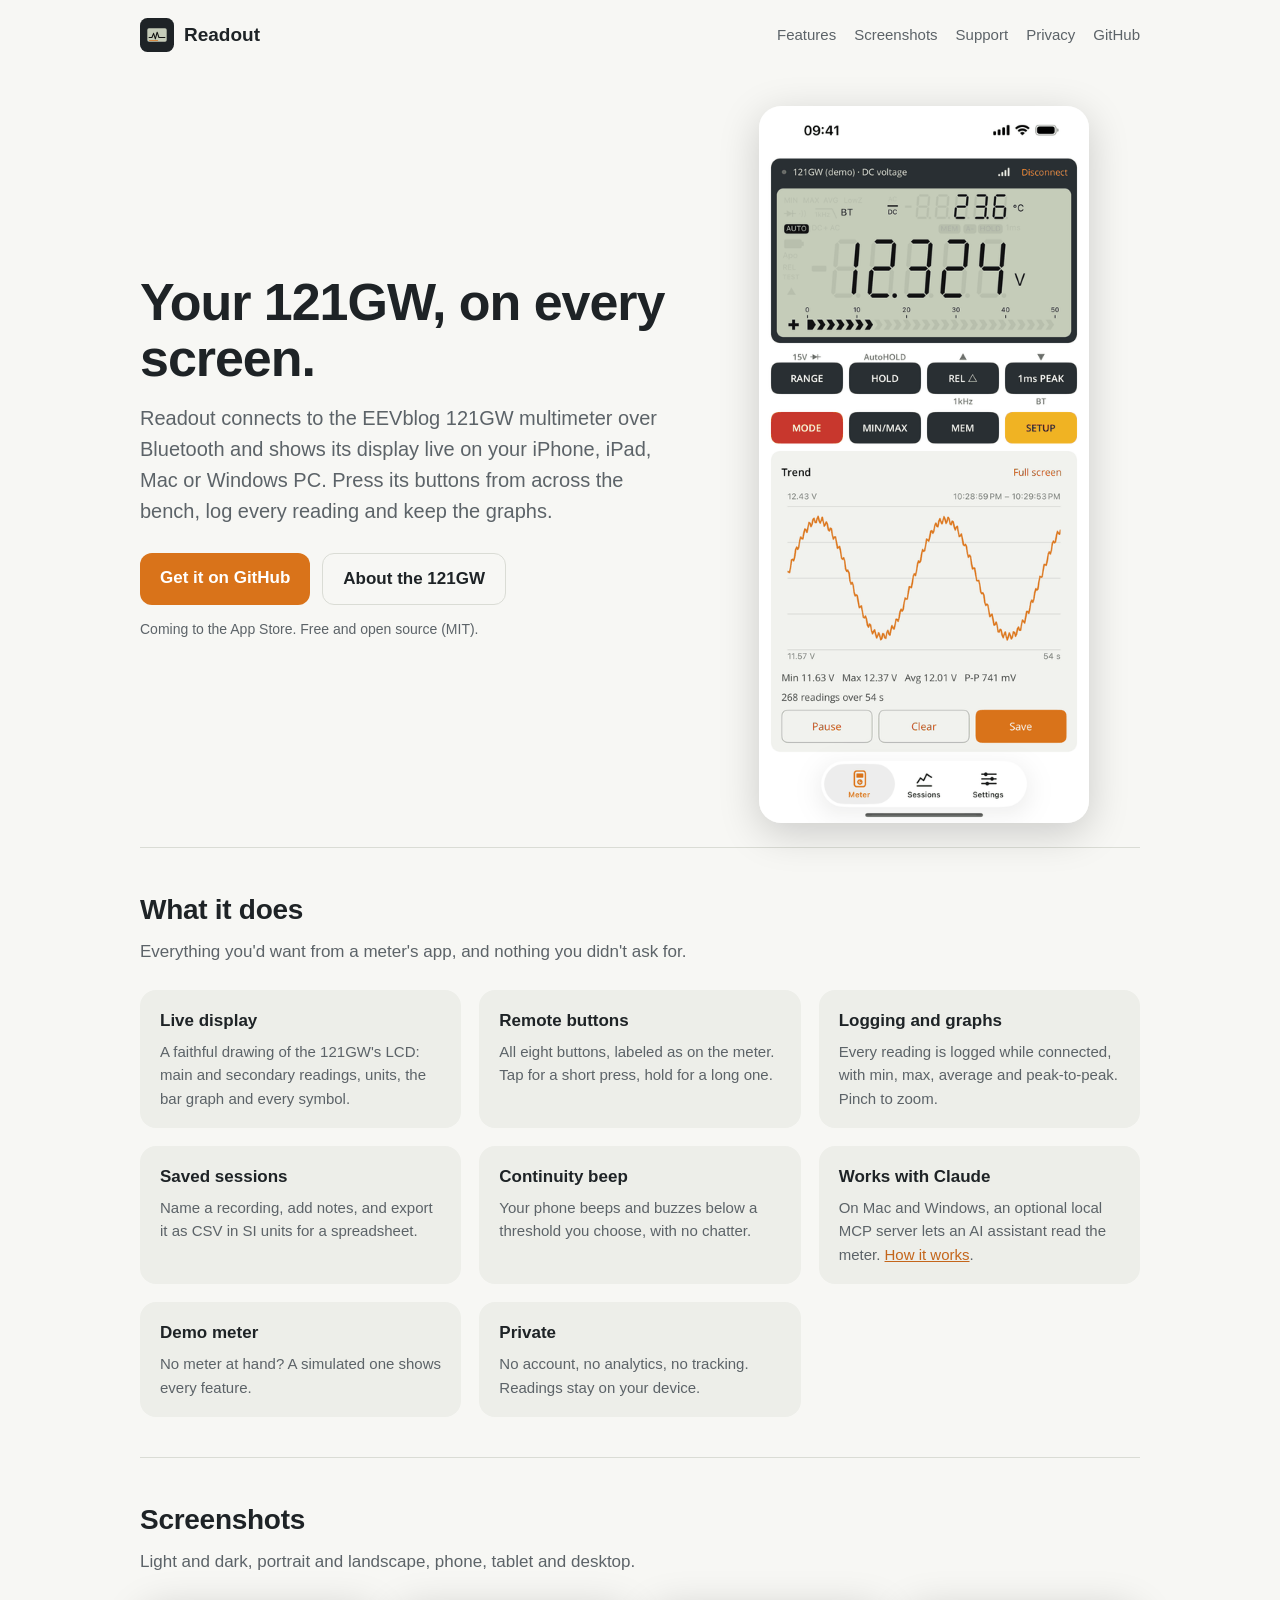
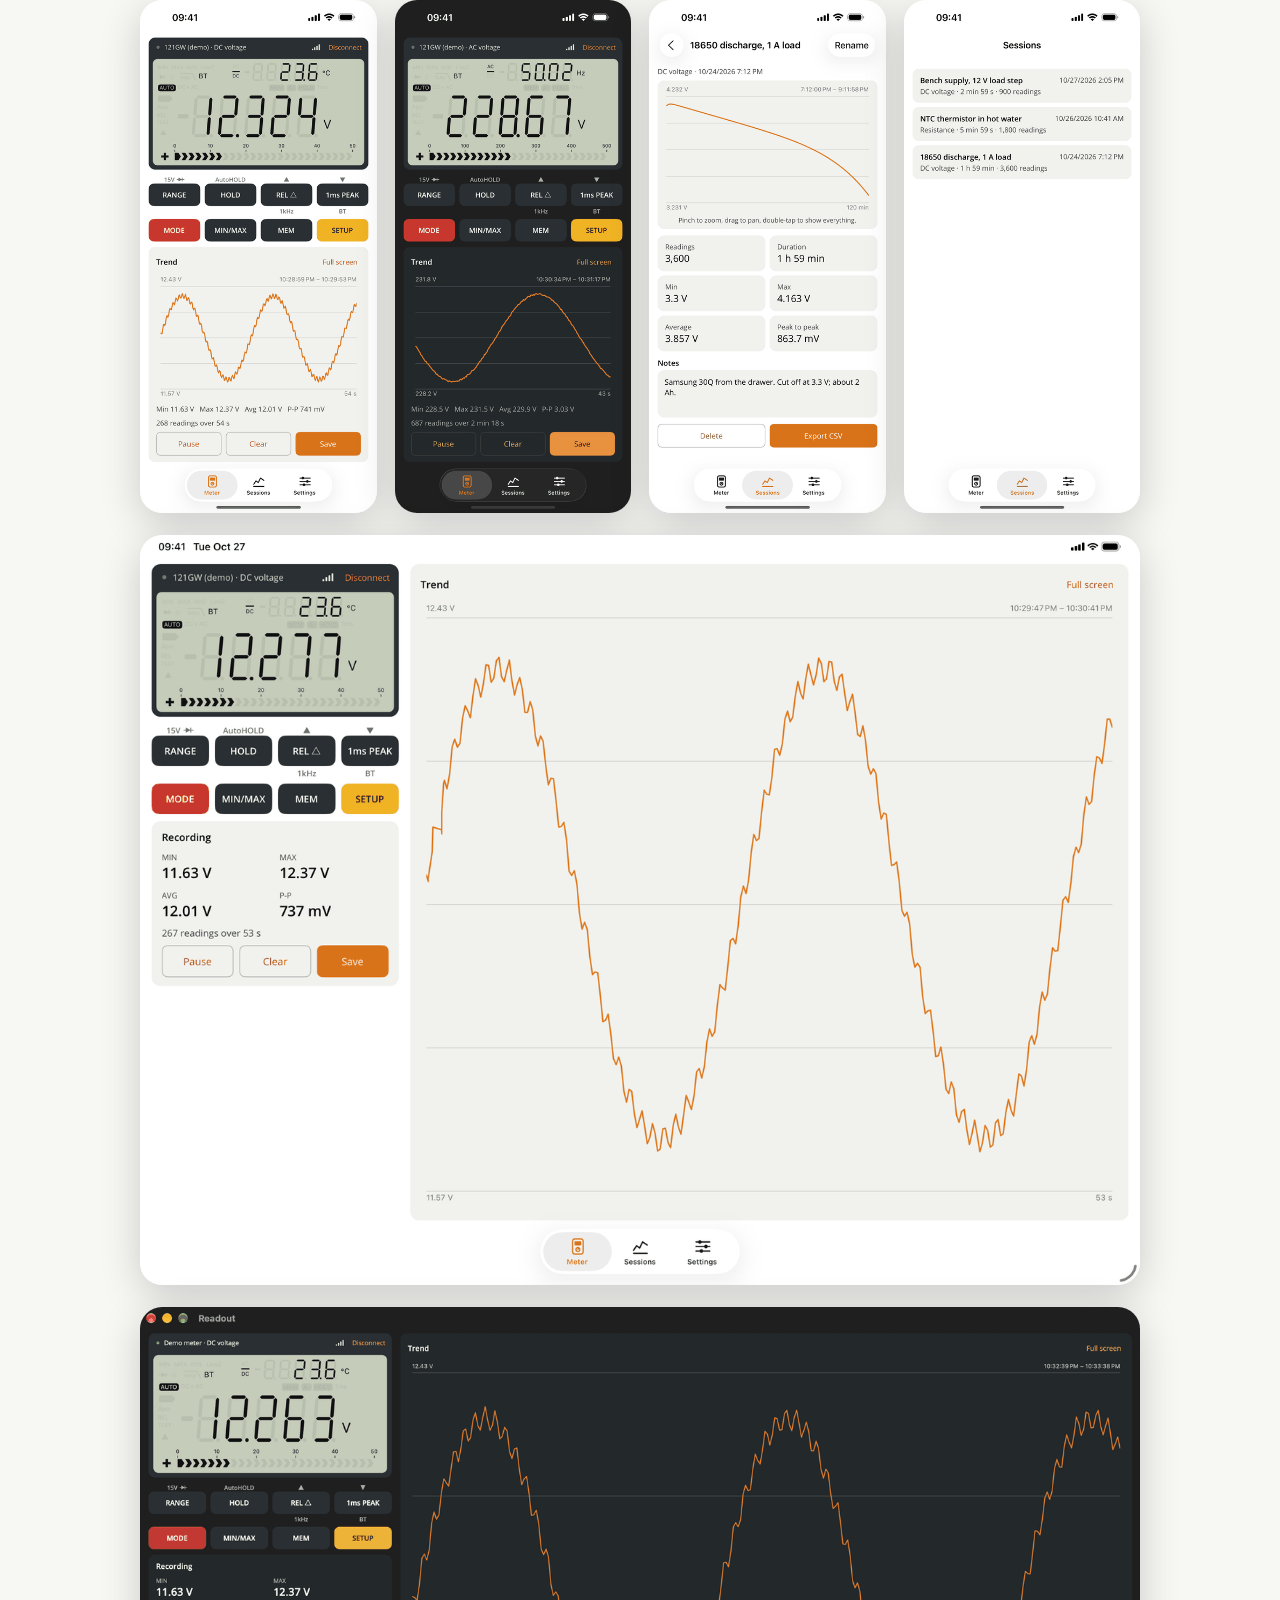
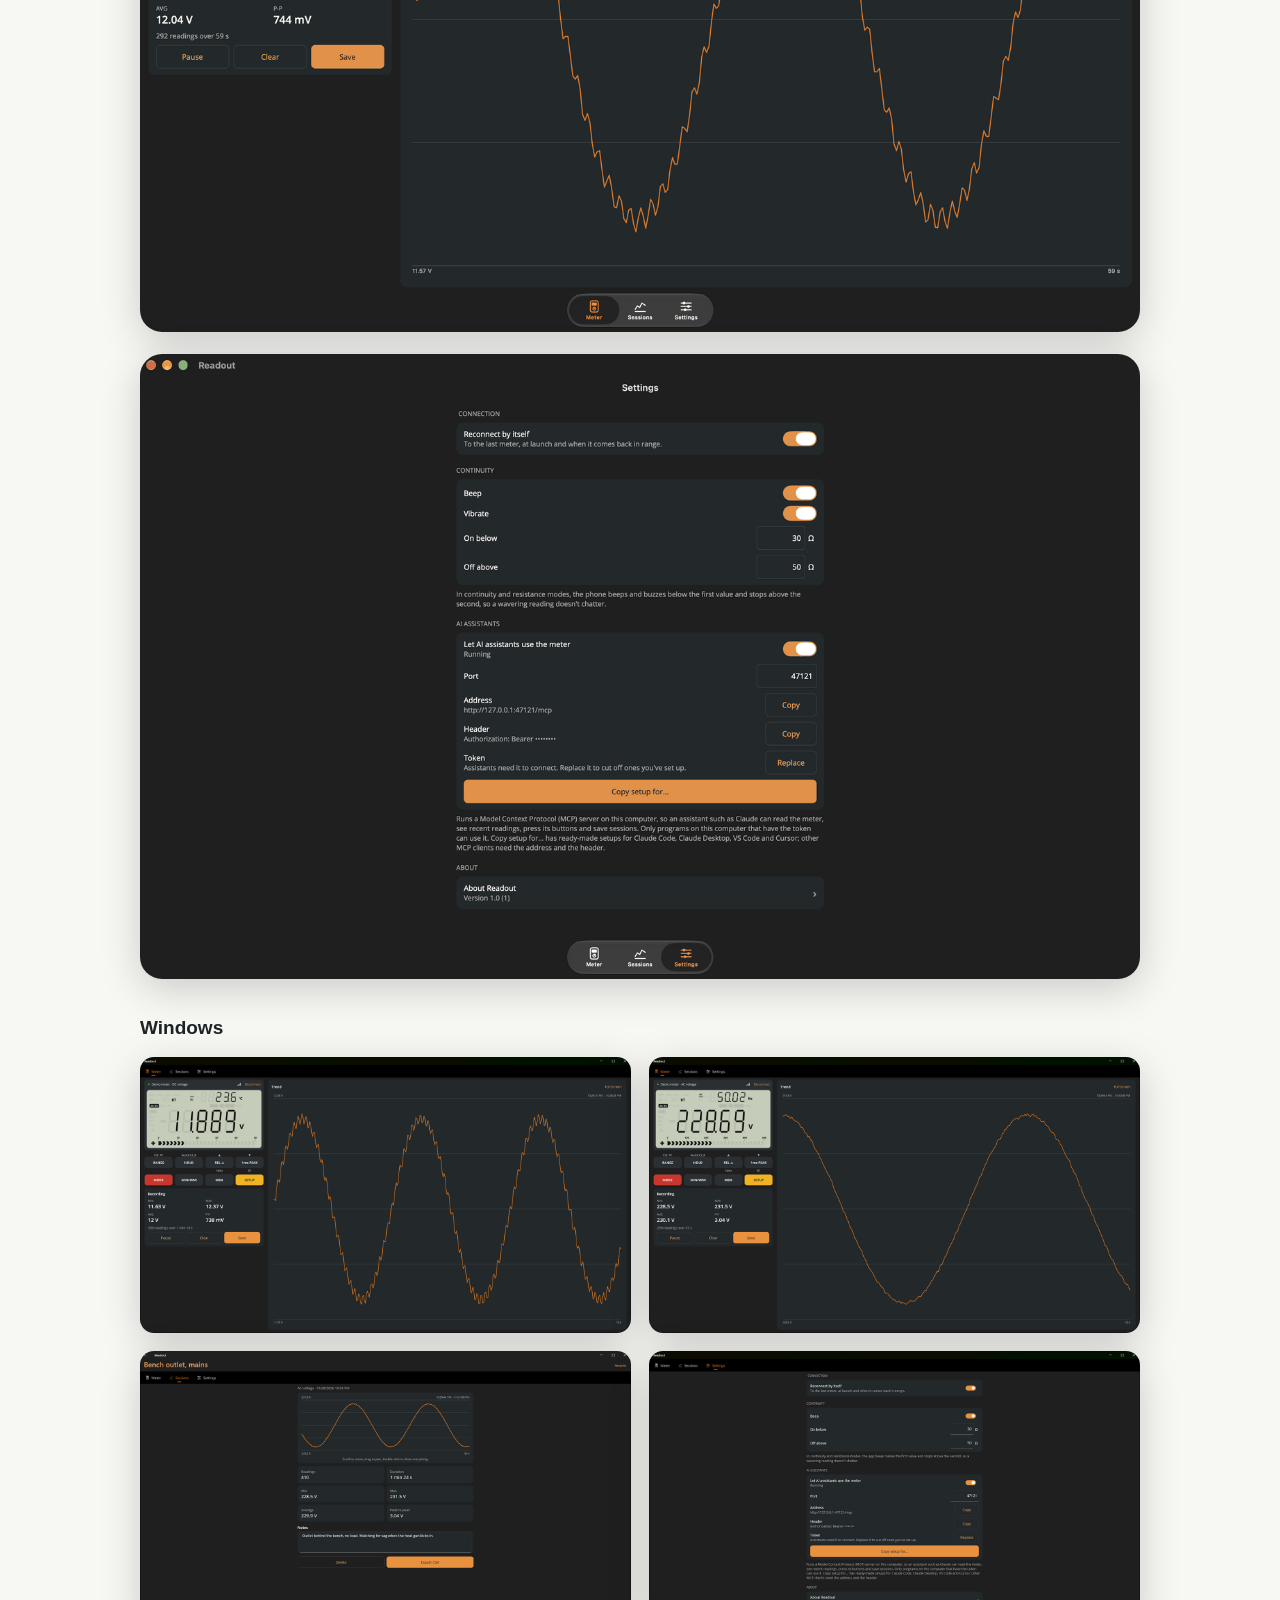
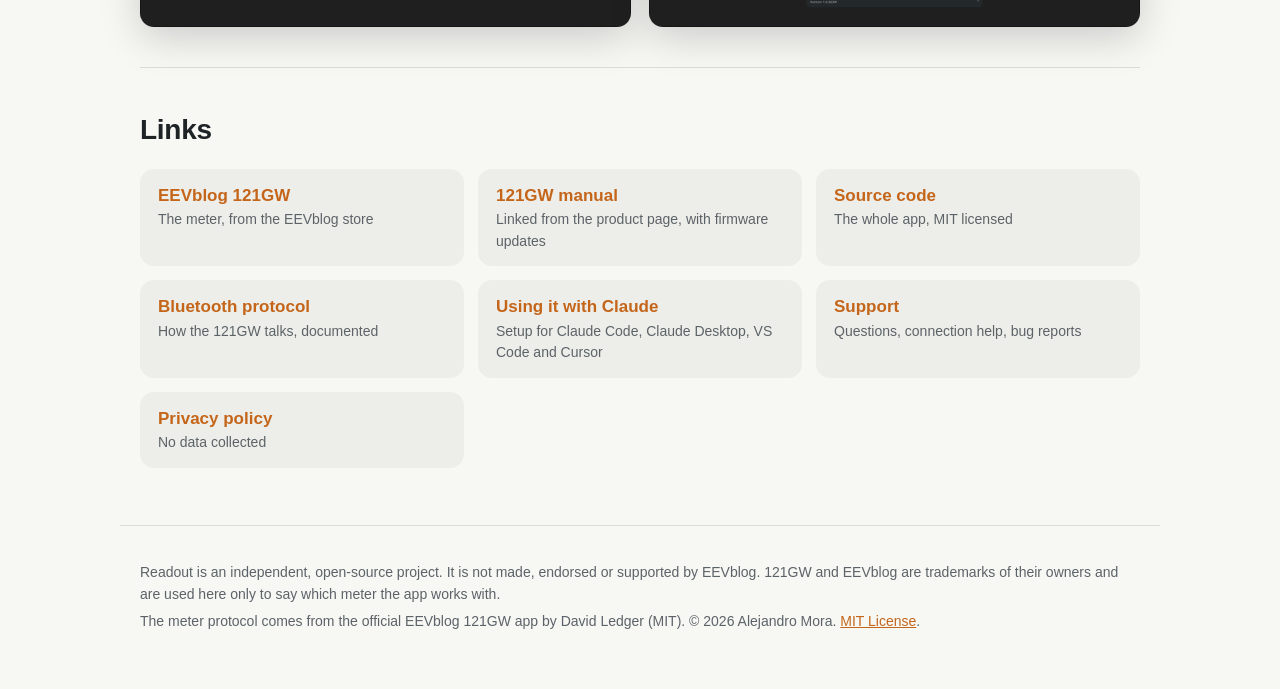
==== docs/index.html @ 74ef0e15 "docs(site): add Windows screenshots Show the four Windows shots on the home page, two per row (one o" ====
<!doctype html>
<html lang="en">
<head>
  <meta charset="utf-8">
  <meta name="viewport" content="width=device-width, initial-scale=1">
  <title>Readout: a companion app for the EEVblog 121GW</title>
  <meta name="description" content="See your EEVblog 121GW multimeter's display live on iPhone, iPad, Mac, Android and Windows. Press its buttons remotely, log readings, save sessions and export CSV.">
  <link rel="icon" href="icon.svg" type="image/svg+xml">
  <link rel="stylesheet" href="style.css">
  <meta property="og:title" content="Readout">
  <meta property="og:description" content="A companion app for the EEVblog 121GW multimeter.">
  <meta property="og:image" content="screenshots/ipad-landscape.png">
</head>
<body>
  <header>
    <nav>
      <a class="brand" href="./"><img src="icon.svg" alt="">Readout</a>
      <div class="links">
        <a href="#features">Features</a>
        <a href="#screenshots">Screenshots</a>
        <a href="support.html">Support</a>
        <a href="privacy.html">Privacy</a>
        <a href="https://github.com/amd989/readout">GitHub</a>
      </div>
    </nav>
  </header>

  <main>
    <div class="hero">
      <div>
        <h1>Your 121GW, on every screen.</h1>
        <p class="lead">Readout connects to the EEVblog 121GW multimeter over Bluetooth and shows its
          display live on your iPhone, iPad, Mac or Windows PC. Press its buttons from across the bench, log every
          reading and keep the graphs.</p>
        <div class="cta">
          <a class="button primary" href="https://github.com/amd989/readout">Get it on GitHub</a>
          <a class="button secondary" href="https://www.eevblog.com/product/121gw/">About the 121GW</a>
        </div>
        <p class="note">Coming to the App Store. Free and open source (MIT).</p>
      </div>
      <img class="shot phone" src="screenshots/iphone-meter.png" width="440" height="956"
           alt="Readout on an iPhone: the 121GW's LCD reading 12.324 V, the meter's buttons, and a live graph of the readings">
    </div>

    <section id="features">
      <h2>What it does</h2>
      <p>Everything you'd want from a meter's app, and nothing you didn't ask for.</p>
      <div class="features">
        <div class="feature"><h3>Live display</h3><p>A faithful drawing of the 121GW's LCD: main and secondary readings, units, the bar graph and every symbol.</p></div>
        <div class="feature"><h3>Remote buttons</h3><p>All eight buttons, labeled as on the meter. Tap for a short press, hold for a long one.</p></div>
        <div class="feature"><h3>Logging and graphs</h3><p>Every reading is logged while connected, with min, max, average and peak-to-peak. Pinch to zoom.</p></div>
        <div class="feature"><h3>Saved sessions</h3><p>Name a recording, add notes, and export it as CSV in SI units for a spreadsheet.</p></div>
        <div class="feature"><h3>Continuity beep</h3><p>Your phone beeps and buzzes below a threshold you choose, with no chatter.</p></div>
        <div class="feature"><h3>Works with Claude</h3><p>On Mac and Windows, an optional local MCP server lets an AI assistant read the meter. <a href="https://github.com/amd989/readout/blob/main/docs/MCP.md">How it works</a>.</p></div>
        <div class="feature"><h3>Demo meter</h3><p>No meter at hand? A simulated one shows every feature.</p></div>
        <div class="feature"><h3>Private</h3><p>No account, no analytics, no tracking. Readings stay on your device.</p></div>
      </div>
    </section>

    <section id="screenshots">
      <h2>Screenshots</h2>
      <p>Light and dark, portrait and landscape, phone, tablet and desktop.</p>
      <div class="gallery">
        <img class="shot" src="screenshots/iphone-meter.png" width="440" height="956" alt="Live DC voltage reading with a graph">
        <img class="shot" src="screenshots/iphone-ac-dark.png" width="440" height="956" alt="AC voltage and frequency in dark mode">
        <img class="shot" src="screenshots/iphone-session.png" width="440" height="956" alt="A saved battery discharge session with its graph and statistics">
        <img class="shot" src="screenshots/iphone-sessions.png" width="440" height="956" alt="The list of saved sessions">
      </div>
      <div class="wide" style="margin-top:22px">
        <img class="shot" src="screenshots/ipad-landscape.png" width="1376" height="1032" alt="iPad in landscape: the meter in a side column and a large graph">
        <img class="shot" src="screenshots/mac-meter.png" width="1440" height="900" alt="The Mac app with the meter and a wide graph">
        <img class="shot" src="screenshots/mac-ai-assistants.png" width="1440" height="900" alt="Mac settings for letting AI assistants use the meter">
      </div>
      <h3 class="platform">Windows</h3>
      <div class="wide pair">
        <img class="shot" src="screenshots/windows-meter.png" width="1440" height="810" alt="The Windows app with the meter, its buttons and a wide graph">
        <img class="shot" src="screenshots/windows-ac.png" width="1440" height="810" alt="AC voltage and frequency on Windows">
        <img class="shot" src="screenshots/windows-session.png" width="1440" height="810" alt="A saved session on Windows with its graph, statistics and notes">
        <img class="shot" src="screenshots/windows-ai-assistants.png" width="1440" height="810" alt="Windows settings for letting AI assistants use the meter">
      </div>
    </section>

    <section id="links">
      <h2>Links</h2>
      <ul class="links-list">
        <li><a href="https://www.eevblog.com/product/121gw/">EEVblog 121GW</a><span>The meter, from the EEVblog store</span></li>
        <li><a href="https://www.eevblog.com/product/121gw/">121GW manual</a><span>Linked from the product page, with firmware updates</span></li>
        <li><a href="https://github.com/amd989/readout">Source code</a><span>The whole app, MIT licensed</span></li>
        <li><a href="https://github.com/amd989/readout/blob/main/docs/PROTOCOL.md">Bluetooth protocol</a><span>How the 121GW talks, documented</span></li>
        <li><a href="https://github.com/amd989/readout/blob/main/docs/MCP.md">Using it with Claude</a><span>Setup for Claude Code, Claude Desktop, VS Code and Cursor</span></li>
        <li><a href="support.html">Support</a><span>Questions, connection help, bug reports</span></li>
        <li><a href="privacy.html">Privacy policy</a><span>No data collected</span></li>
      </ul>
    </section>
  </main>

  <footer>
    <p>Readout is an independent, open-source project. It is not made, endorsed or supported by EEVblog.
      121GW and EEVblog are trademarks of their owners and are used here only to say which meter the app works with.</p>
    <p>The meter protocol comes from the official EEVblog 121GW app by David Ledger (MIT).
      © 2026 Alejandro Mora. <a href="https://github.com/amd989/readout/blob/main/LICENSE">MIT License</a>.</p>
  </footer>
</body>
</html>
---- docs/style.css ----
:root {
  --bg: #F7F7F4;
  --surface: #EDEEE9;
  --text: #1E2326;
  --muted: #5C6368;
  --accent: #C4651A;
  --accent-strong: #D9731A;
  --line: #DADCD5;
  color-scheme: light dark;
}
@media (prefers-color-scheme: dark) {
  :root:not([data-theme="light"]) {
    --bg: #15191B;
    --surface: #1F2427;
    --text: #E8EAE6;
    --muted: #A9B0B5;
    --accent: #E8913F;
    --accent-strong: #E8913F;
    --line: #2E3438;
  }
}
* { box-sizing: border-box; }
body {
  margin: 0;
  background: var(--bg);
  color: var(--text);
  font: 17px/1.55 -apple-system, BlinkMacSystemFont, "Segoe UI", Roboto, "Helvetica Neue", Arial, sans-serif;
}
a { color: var(--accent); }
main, header, footer { max-width: 1040px; margin: 0 auto; padding: 0 20px; }
nav { display: flex; align-items: center; gap: 20px; padding: 18px 0; }
nav .brand { display: flex; align-items: center; gap: 10px; font-weight: 650; color: var(--text); text-decoration: none; font-size: 19px; }
nav .brand img { width: 34px; height: 34px; }
nav .links { margin-left: auto; display: flex; gap: 18px; flex-wrap: wrap; }
nav .links a { color: var(--muted); text-decoration: none; font-size: 15px; }
nav .links a:hover { color: var(--text); }

.hero { display: grid; grid-template-columns: 1.1fr 0.9fr; gap: 40px; align-items: center; padding: 36px 0 24px; }
.hero h1 { font-size: clamp(34px, 5vw, 52px); line-height: 1.08; margin: 0 0 16px; letter-spacing: -0.02em; }
.hero p.lead { font-size: 20px; color: var(--muted); margin: 0 0 26px; }
.hero .phone { justify-self: center; width: min(330px, 80vw); }
.cta { display: flex; gap: 12px; flex-wrap: wrap; }
.button { display: inline-block; padding: 12px 20px; border-radius: 12px; text-decoration: none; font-weight: 600; }
.button.primary { background: var(--accent-strong); color: #fff; }
.button.secondary { border: 1px solid var(--line); color: var(--text); }
.note { color: var(--muted); font-size: 14px; margin-top: 14px; }

img.shot { width: 100%; height: auto; display: block; border-radius: 22px; box-shadow: 0 10px 40px rgba(0,0,0,.18); }

section { padding: 40px 0; border-top: 1px solid var(--line); }
section h2 { font-size: 28px; margin: 0 0 8px; letter-spacing: -0.01em; }
section > p { color: var(--muted); margin: 0 0 24px; max-width: 680px; }

.features { display: grid; grid-template-columns: repeat(auto-fit, minmax(240px, 1fr)); gap: 18px; }
.feature { background: var(--surface); border-radius: 16px; padding: 18px 20px; }
.feature h3 { margin: 0 0 6px; font-size: 17px; }
.feature p { margin: 0; color: var(--muted); font-size: 15px; }

.gallery { display: grid; grid-template-columns: repeat(4, 1fr); gap: 18px; align-items: start; }
.wide { display: grid; grid-template-columns: 1fr; gap: 22px; }
.wide.pair { grid-template-columns: repeat(2, 1fr); gap: 18px; }
.pair img.shot { border-radius: 14px; }
.platform { margin: 34px 0 14px; font-size: 19px; }

.links-list { display: grid; grid-template-columns: repeat(auto-fit, minmax(260px, 1fr)); gap: 14px; padding: 0; list-style: none; }
.links-list li { background: var(--surface); border-radius: 14px; padding: 14px 18px; }
.links-list a { font-weight: 600; text-decoration: none; }
.links-list span { display: block; color: var(--muted); font-size: 14px; }

article { max-width: 720px; margin: 0 auto; padding: 10px 20px 40px; }
article h1 { font-size: 36px; margin: 20px 0 6px; }
article h2 { font-size: 22px; margin-top: 30px; }
article .updated { color: var(--muted); margin-top: 0; }
article li { margin: 6px 0; }
code { background: var(--surface); padding: 1px 6px; border-radius: 6px; font-size: 0.92em; }

footer { color: var(--muted); font-size: 14px; padding: 30px 20px 50px; border-top: 1px solid var(--line); }
footer p { margin: 6px 0; }

@media (max-width: 760px) {
  .hero { grid-template-columns: 1fr; text-align: left; }
  .hero .phone { width: min(300px, 78vw); }
  .gallery { grid-template-columns: repeat(2, 1fr); }
  .wide.pair { grid-template-columns: 1fr; }
  nav .links { gap: 12px; }
}
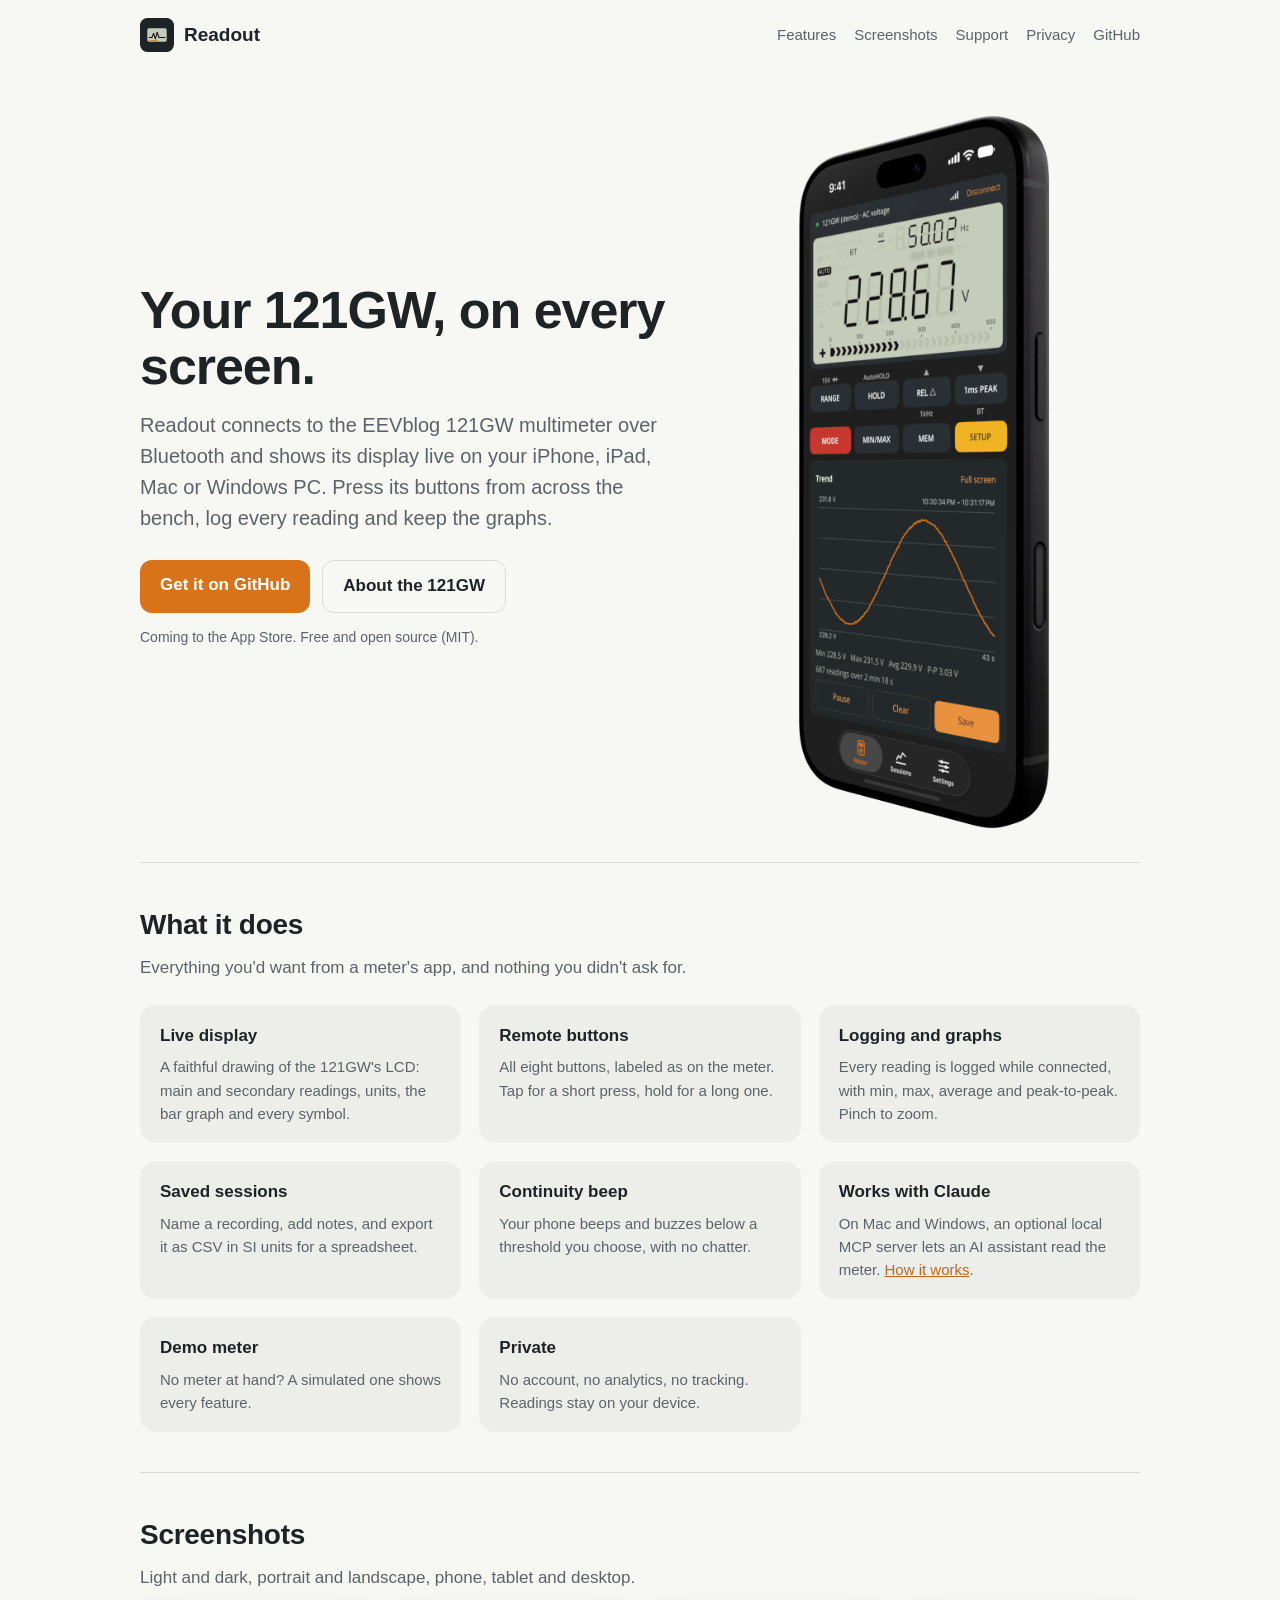
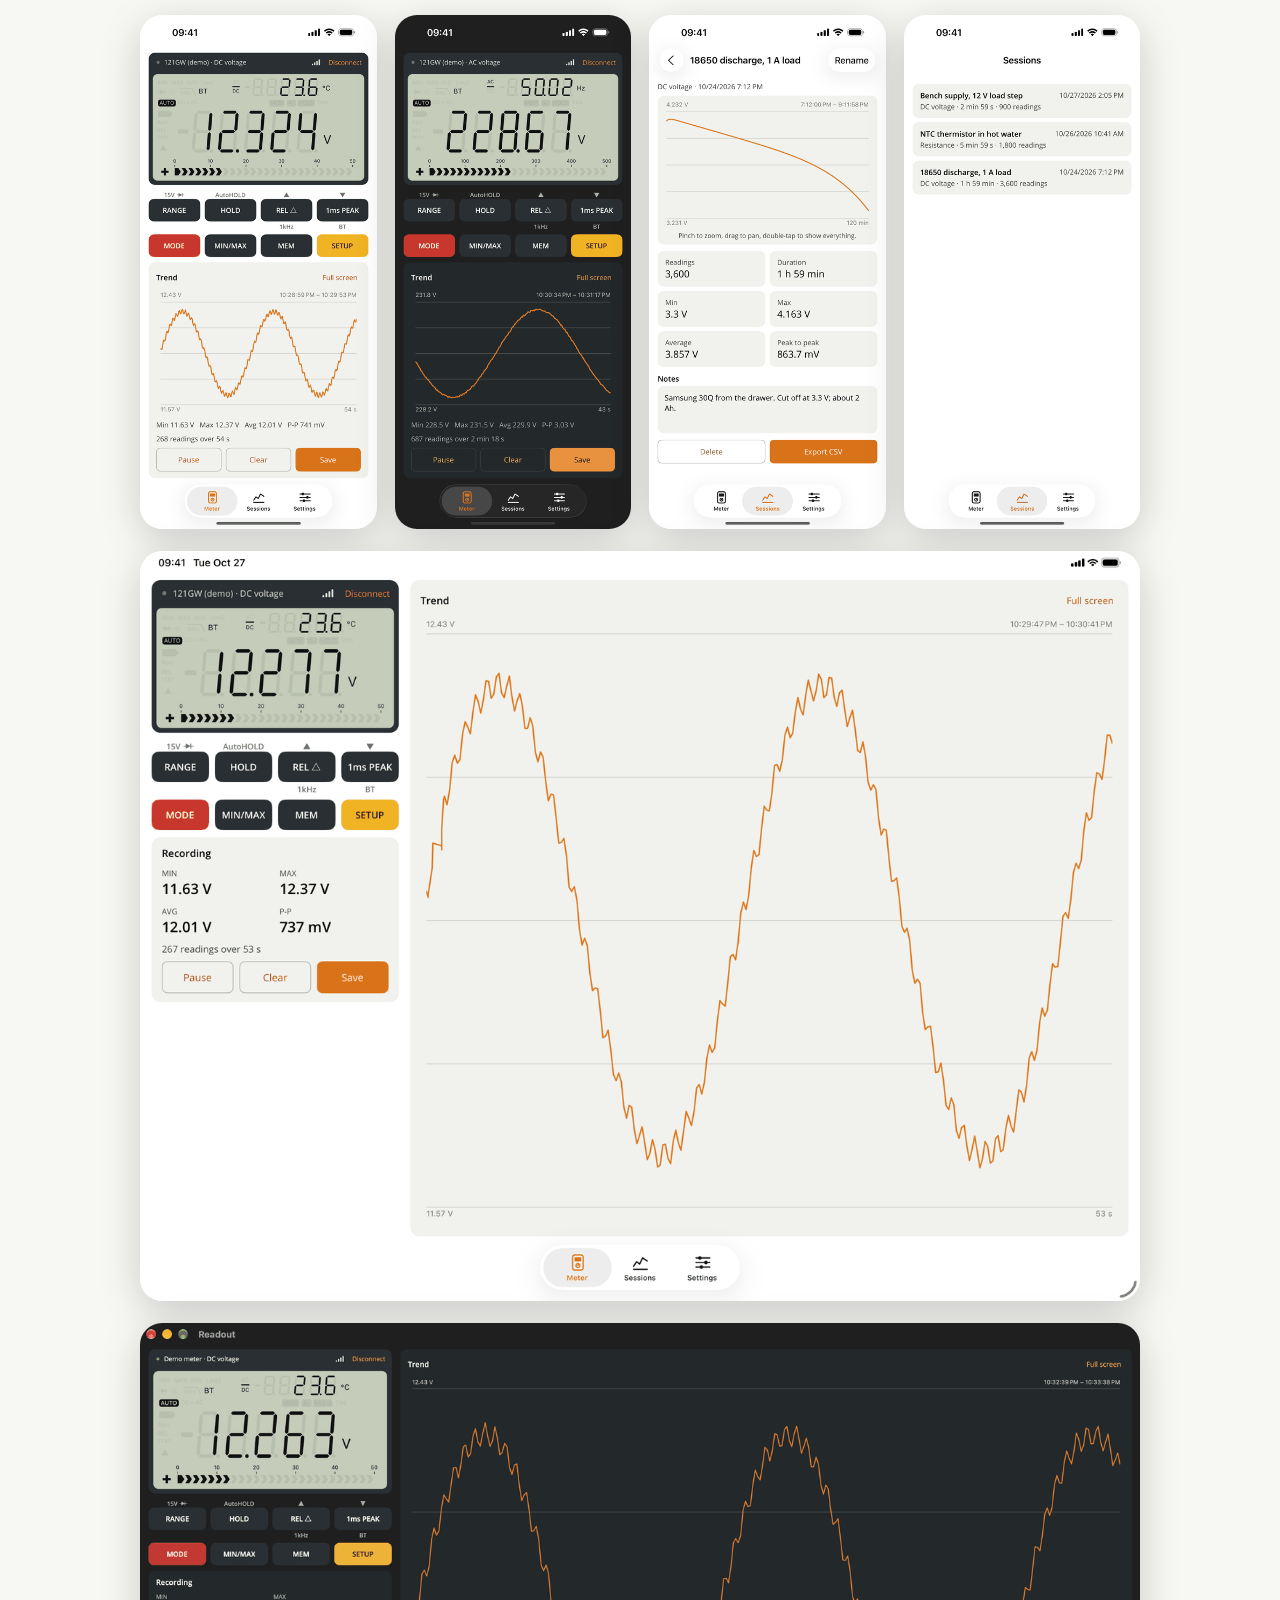
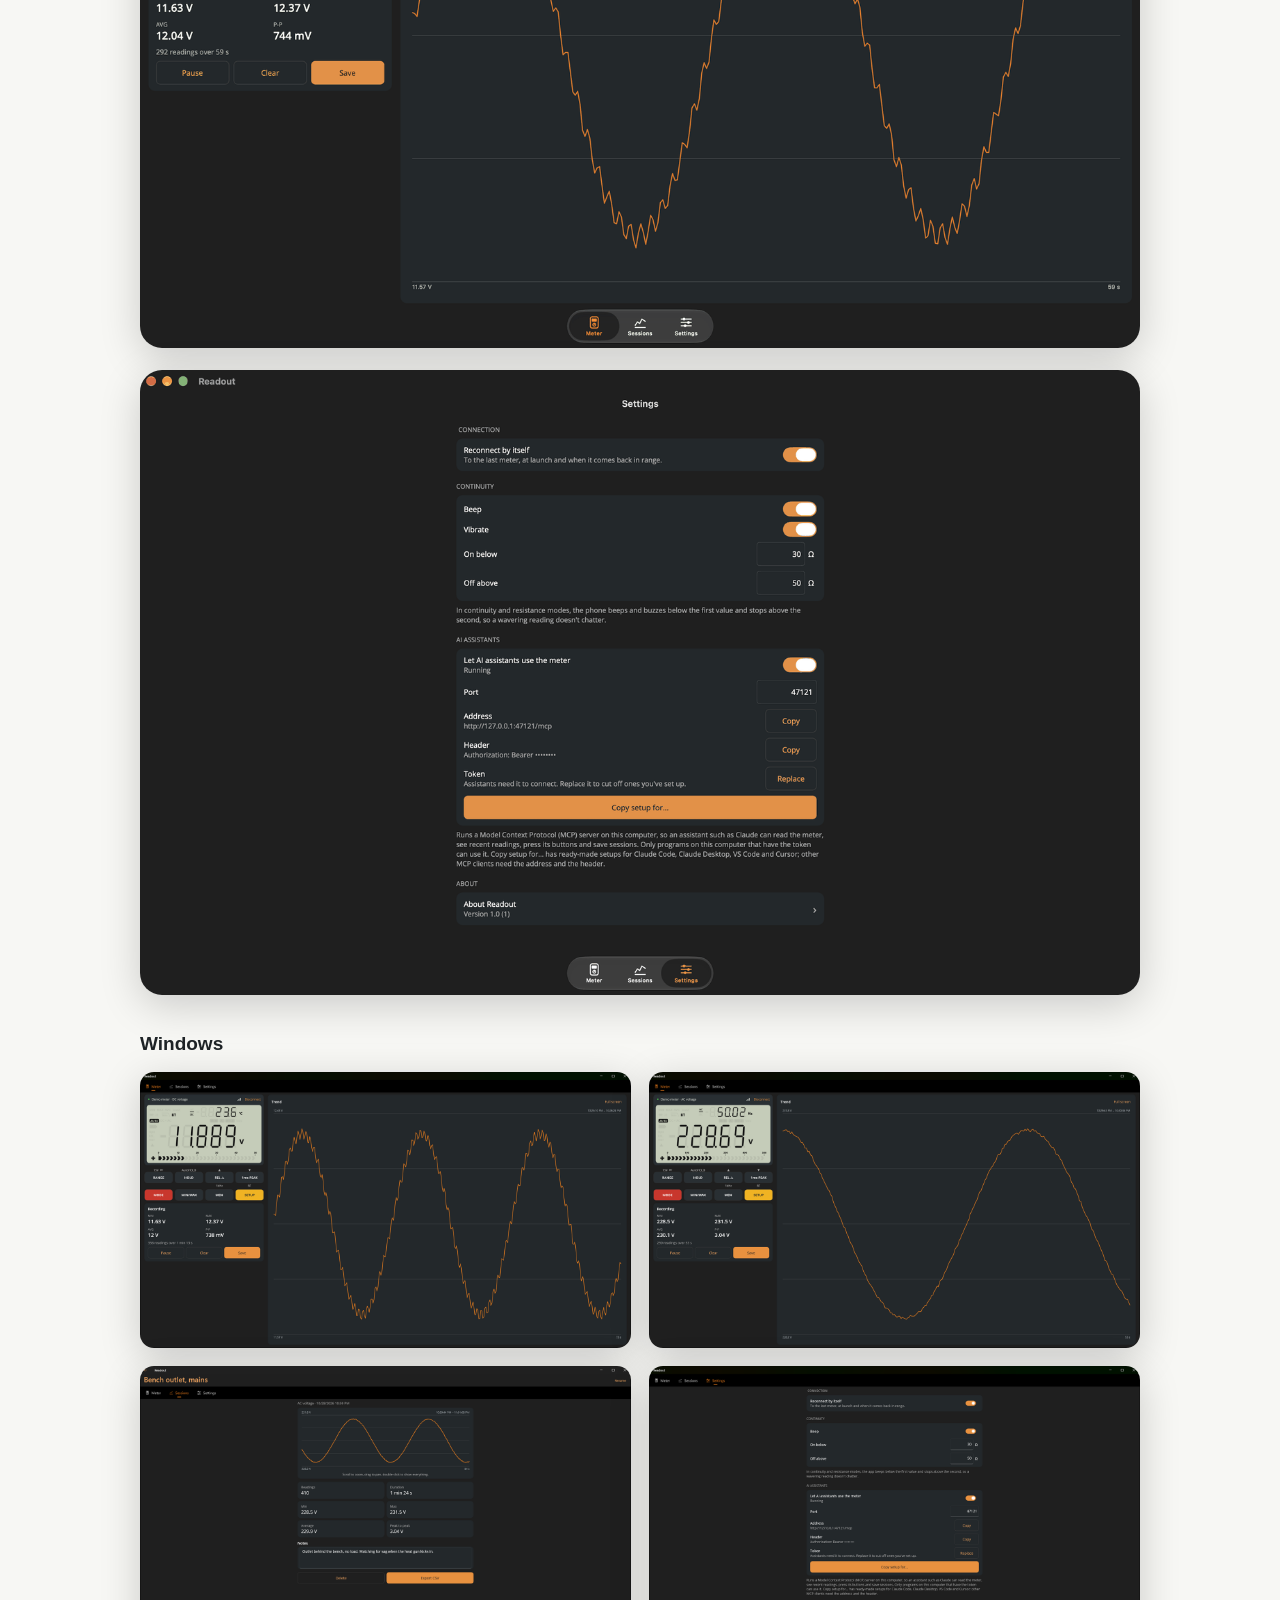
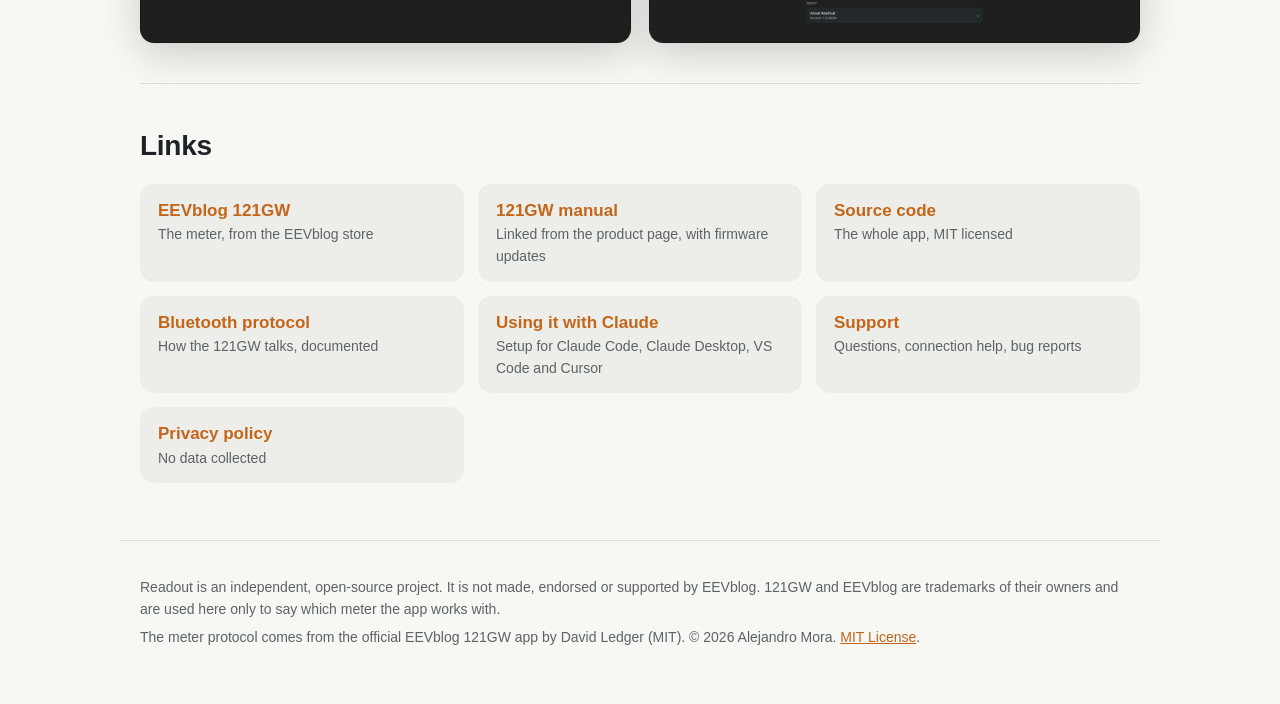
==== commit 6dcad84d: "docs(site): use the iPhone mockup as the main image The mockup is trimmed to the phone, has no frame" ====
--- a/docs/index.html
+++ b/docs/index.html
@@ -38,8 +38,8 @@
         </div>
         <p class="note">Coming to the App Store. Free and open source (MIT).</p>
       </div>
-      <img class="shot phone" src="screenshots/iphone-meter.png" width="440" height="956"
-           alt="Readout on an iPhone: the 121GW's LCD reading 12.324 V, the meter's buttons, and a live graph of the readings">
+      <img class="mockup phone" src="screenshots/iphone-mockup.png" width="654" height="1774"
+           alt="Readout on an iPhone: the 121GW's LCD reading 228.67 V AC at 50.02 Hz, the meter's buttons, and a live graph of the readings">
     </div>
 
     <section id="features">
--- a/docs/style.css
+++ b/docs/style.css
@@ -39,12 +39,14 @@
 .hero h1 { font-size: clamp(34px, 5vw, 52px); line-height: 1.08; margin: 0 0 16px; letter-spacing: -0.02em; }
 .hero p.lead { font-size: 20px; color: var(--muted); margin: 0 0 26px; }
 .hero .phone { justify-self: center; width: min(330px, 80vw); }
+.hero .mockup { width: min(270px, 66vw); }
 .cta { display: flex; gap: 12px; flex-wrap: wrap; }
 .button { display: inline-block; padding: 12px 20px; border-radius: 12px; text-decoration: none; font-weight: 600; }
 .button.primary { background: var(--accent-strong); color: #fff; }
 .button.secondary { border: 1px solid var(--line); color: var(--text); }
 .note { color: var(--muted); font-size: 14px; margin-top: 14px; }
 
+img.mockup { height: auto; display: block; }
 img.shot { width: 100%; height: auto; display: block; border-radius: 22px; box-shadow: 0 10px 40px rgba(0,0,0,.18); }
 
 section { padding: 40px 0; border-top: 1px solid var(--line); }
@@ -80,6 +82,7 @@
 @media (max-width: 760px) {
   .hero { grid-template-columns: 1fr; text-align: left; }
   .hero .phone { width: min(300px, 78vw); }
+  .hero .mockup { width: min(240px, 62vw); }
   .gallery { grid-template-columns: repeat(2, 1fr); }
   .wide.pair { grid-template-columns: 1fr; }
   nav .links { gap: 12px; }
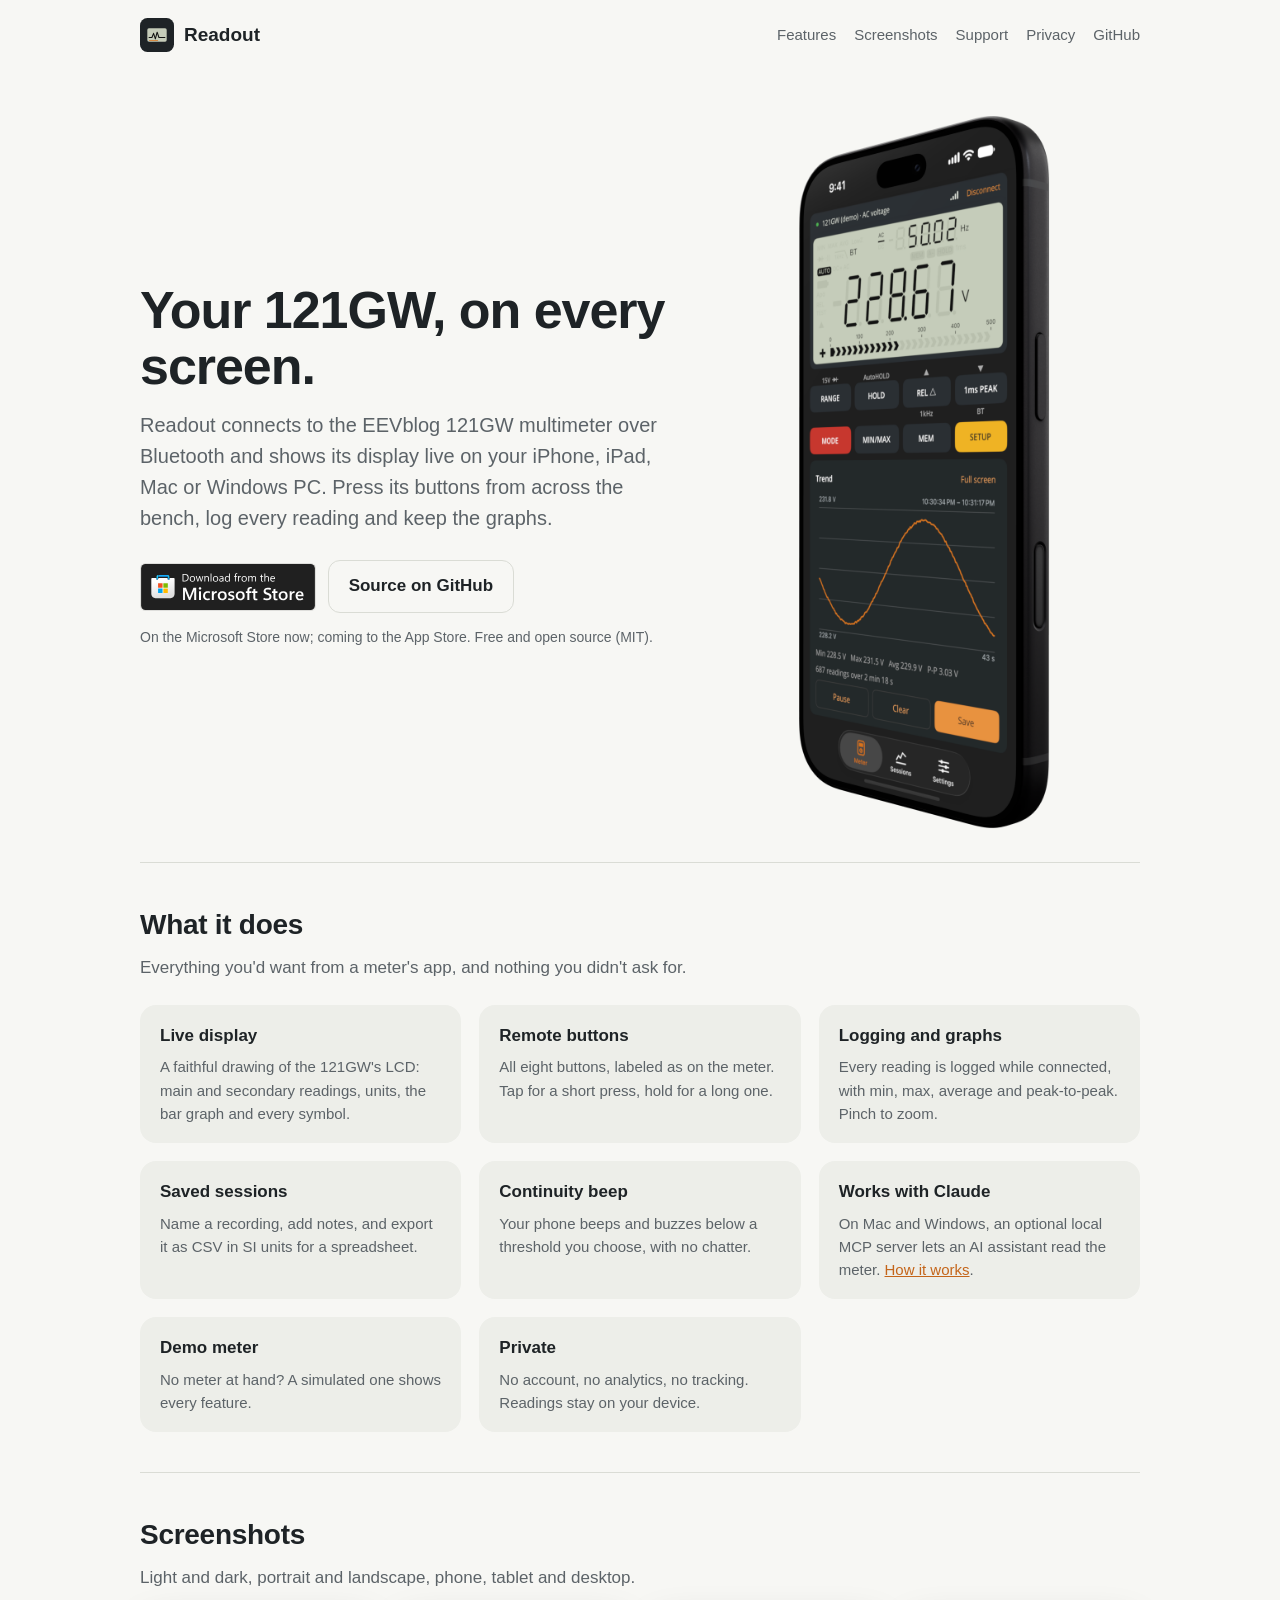
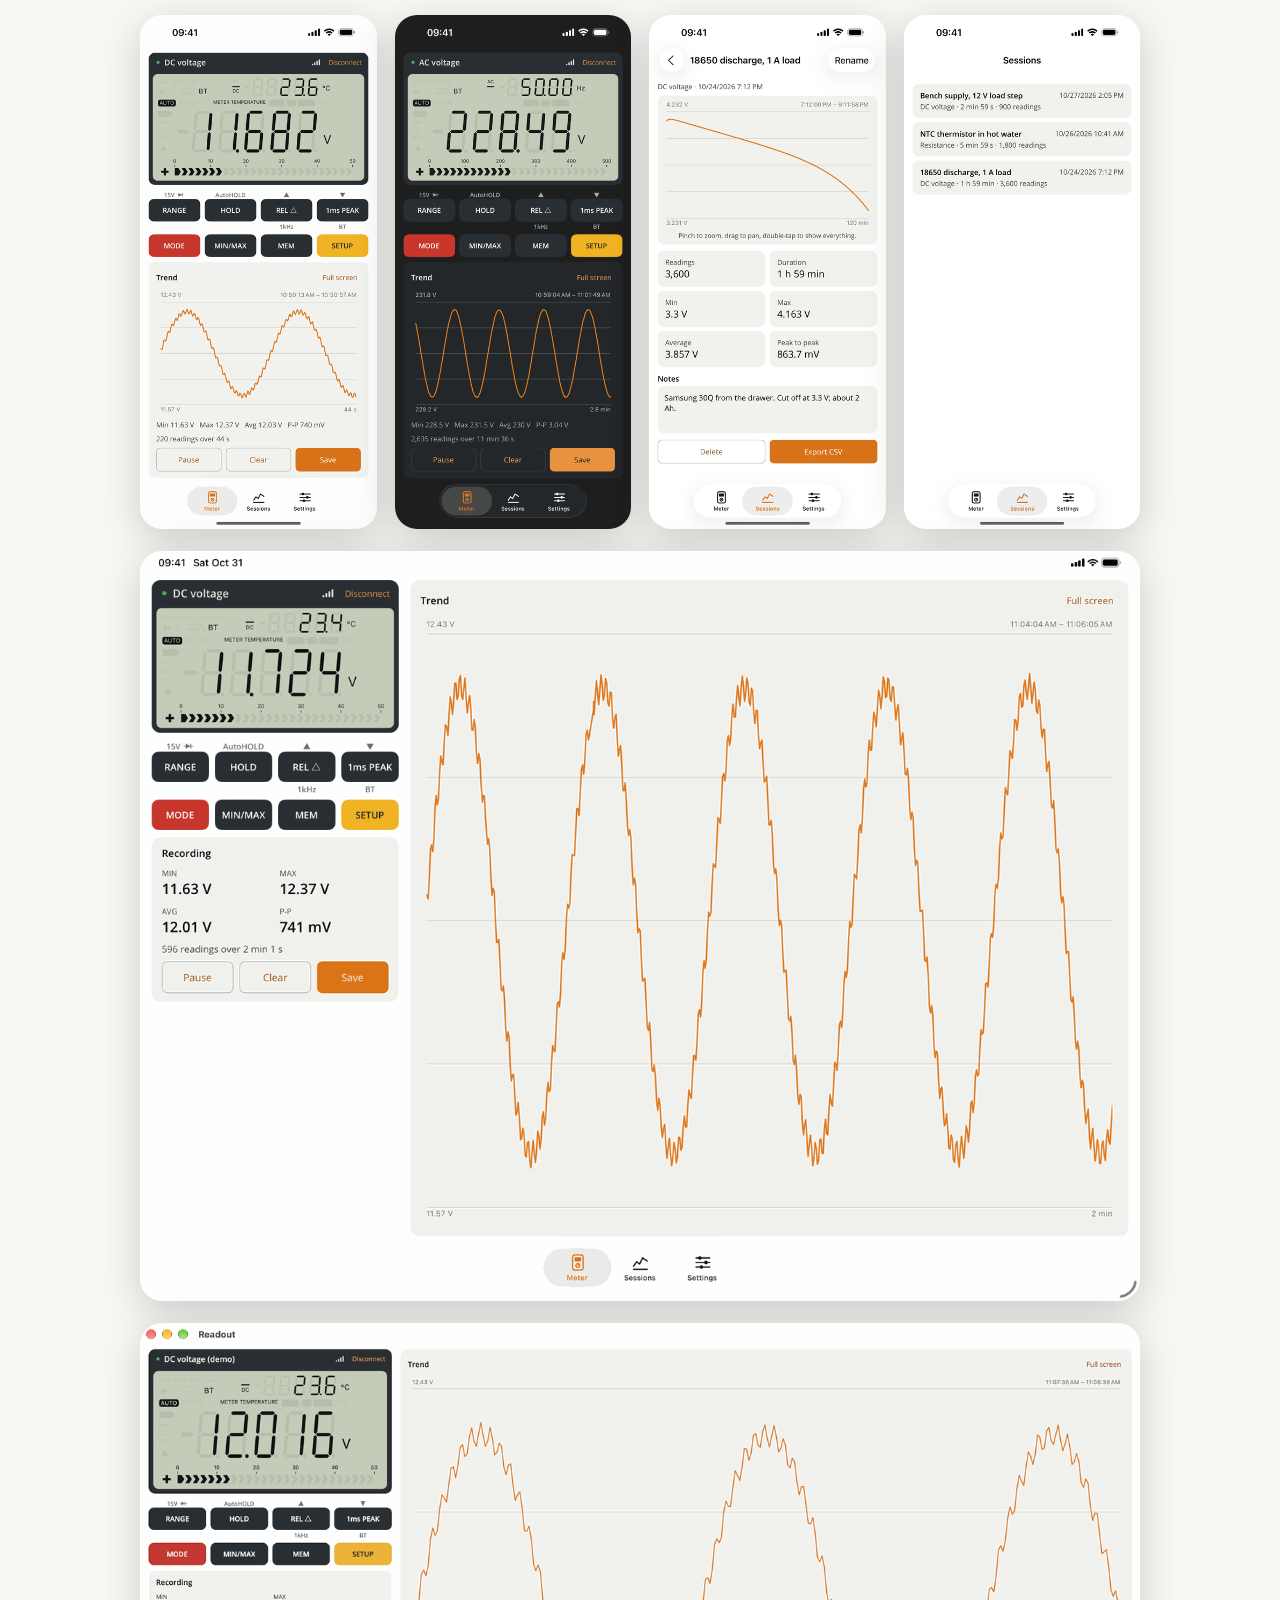
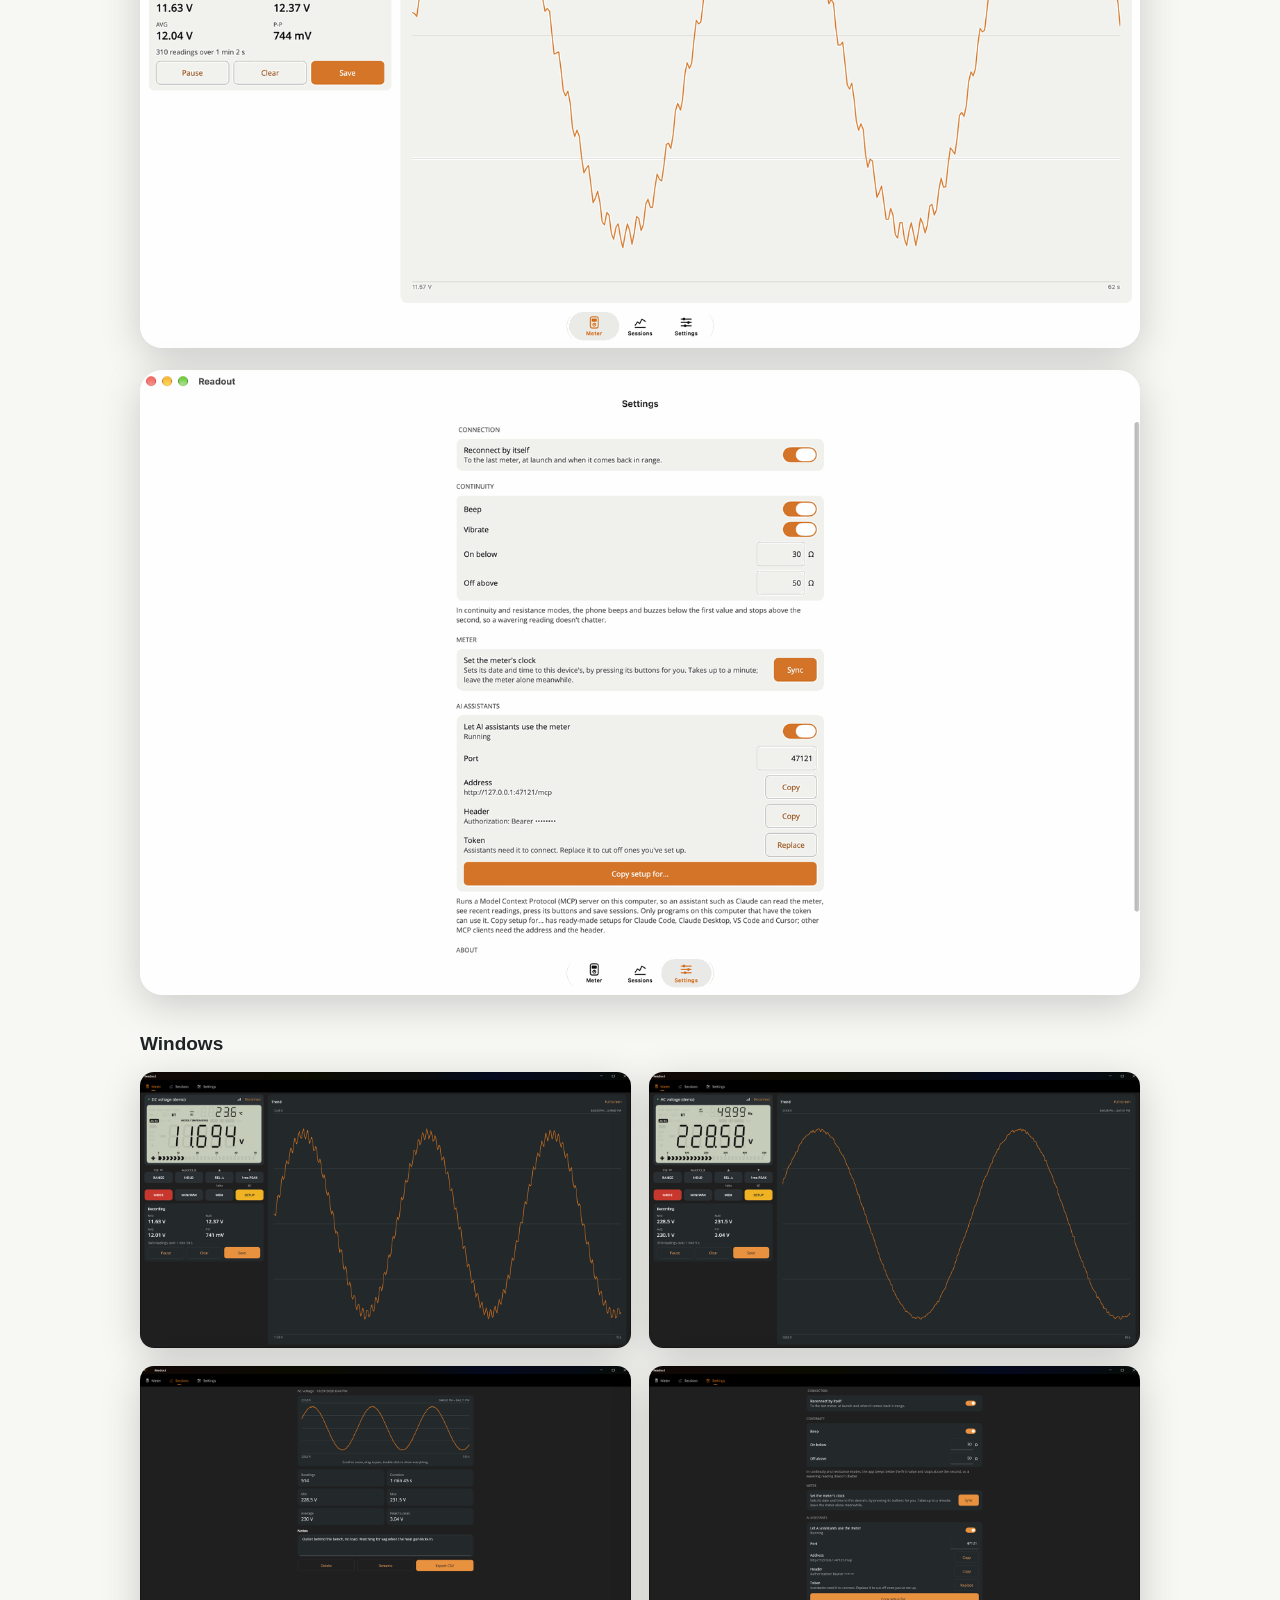
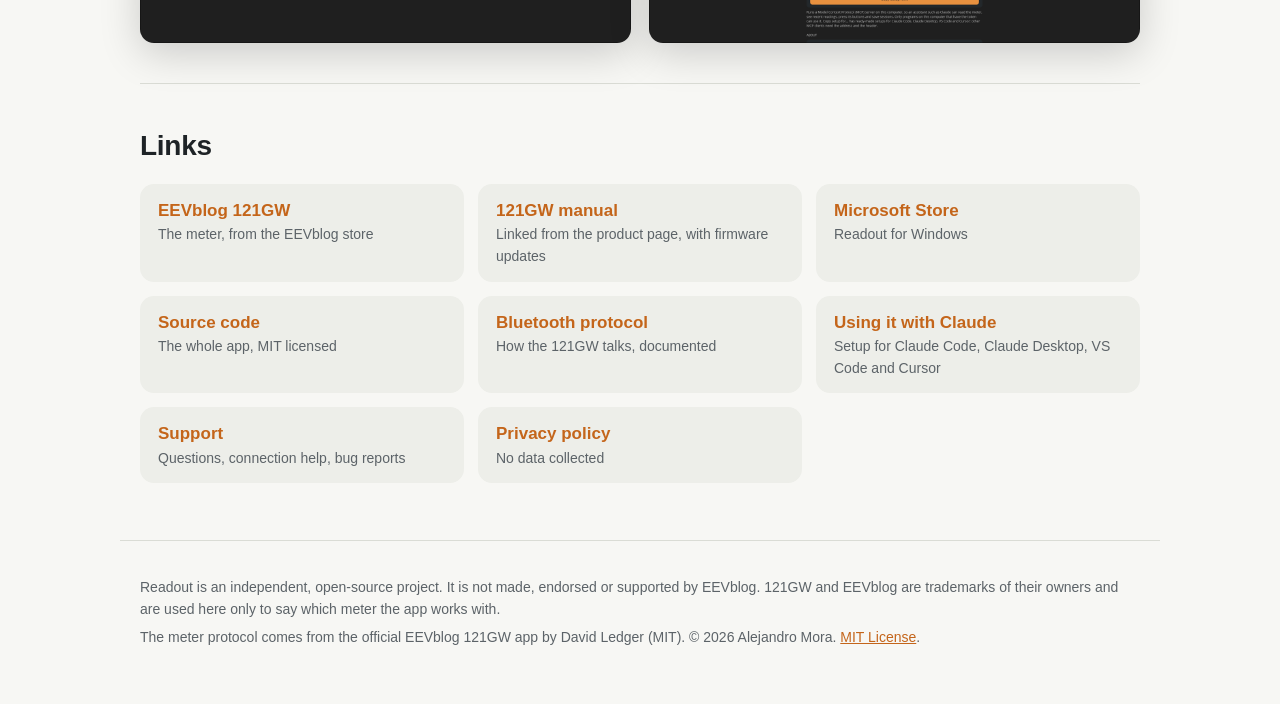
==== commit fd2db1e9: "docs: add the Microsoft Store badge Readout is on the Microsoft Store. The README and the site link " ====
--- a/docs/index.html
+++ b/docs/index.html
@@ -33,10 +33,15 @@
           display live on your iPhone, iPad, Mac or Windows PC. Press its buttons from across the bench, log every
           reading and keep the graphs.</p>
         <div class="cta">
-          <a class="button primary" href="https://github.com/amd989/readout">Get it on GitHub</a>
-          <a class="button secondary" href="https://www.eevblog.com/product/121gw/">About the 121GW</a>
+          <a class="store-badge" href="https://apps.microsoft.com/detail/9P80492G34GN">
+            <picture>
+              <source media="(prefers-color-scheme: dark)" srcset="ms-store-badge-light.svg">
+              <img src="ms-store-badge-dark.svg" width="161" height="44" alt="Get it from Microsoft">
+            </picture>
+          </a>
+          <a class="button secondary" href="https://github.com/amd989/readout">Source on GitHub</a>
         </div>
-        <p class="note">Coming to the App Store. Free and open source (MIT).</p>
+        <p class="note">On the Microsoft Store now; coming to the App Store. Free and open source (MIT).</p>
       </div>
       <img class="mockup phone" src="screenshots/iphone-mockup.png" width="654" height="1774"
            alt="Readout on an iPhone: the 121GW's LCD reading 228.67 V AC at 50.02 Hz, the meter's buttons, and a live graph of the readings">
@@ -85,6 +90,7 @@
       <ul class="links-list">
         <li><a href="https://www.eevblog.com/product/121gw/">EEVblog 121GW</a><span>The meter, from the EEVblog store</span></li>
         <li><a href="https://www.eevblog.com/product/121gw/">121GW manual</a><span>Linked from the product page, with firmware updates</span></li>
+        <li><a href="https://apps.microsoft.com/detail/9P80492G34GN">Microsoft Store</a><span>Readout for Windows</span></li>
         <li><a href="https://github.com/amd989/readout">Source code</a><span>The whole app, MIT licensed</span></li>
         <li><a href="https://github.com/amd989/readout/blob/main/docs/PROTOCOL.md">Bluetooth protocol</a><span>How the 121GW talks, documented</span></li>
         <li><a href="https://github.com/amd989/readout/blob/main/docs/MCP.md">Using it with Claude</a><span>Setup for Claude Code, Claude Desktop, VS Code and Cursor</span></li>
--- a/docs/style.css
+++ b/docs/style.css
@@ -40,7 +40,9 @@
 .hero p.lead { font-size: 20px; color: var(--muted); margin: 0 0 26px; }
 .hero .phone { justify-self: center; width: min(330px, 80vw); }
 .hero .mockup { width: min(270px, 66vw); }
-.cta { display: flex; gap: 12px; flex-wrap: wrap; }
+.cta { display: flex; gap: 12px; flex-wrap: wrap; align-items: center; }
+.store-badge { display: block; line-height: 0; }
+.store-badge img { height: 48px; width: auto; }
 .button { display: inline-block; padding: 12px 20px; border-radius: 12px; text-decoration: none; font-weight: 600; }
 .button.primary { background: var(--accent-strong); color: #fff; }
 .button.secondary { border: 1px solid var(--line); color: var(--text); }
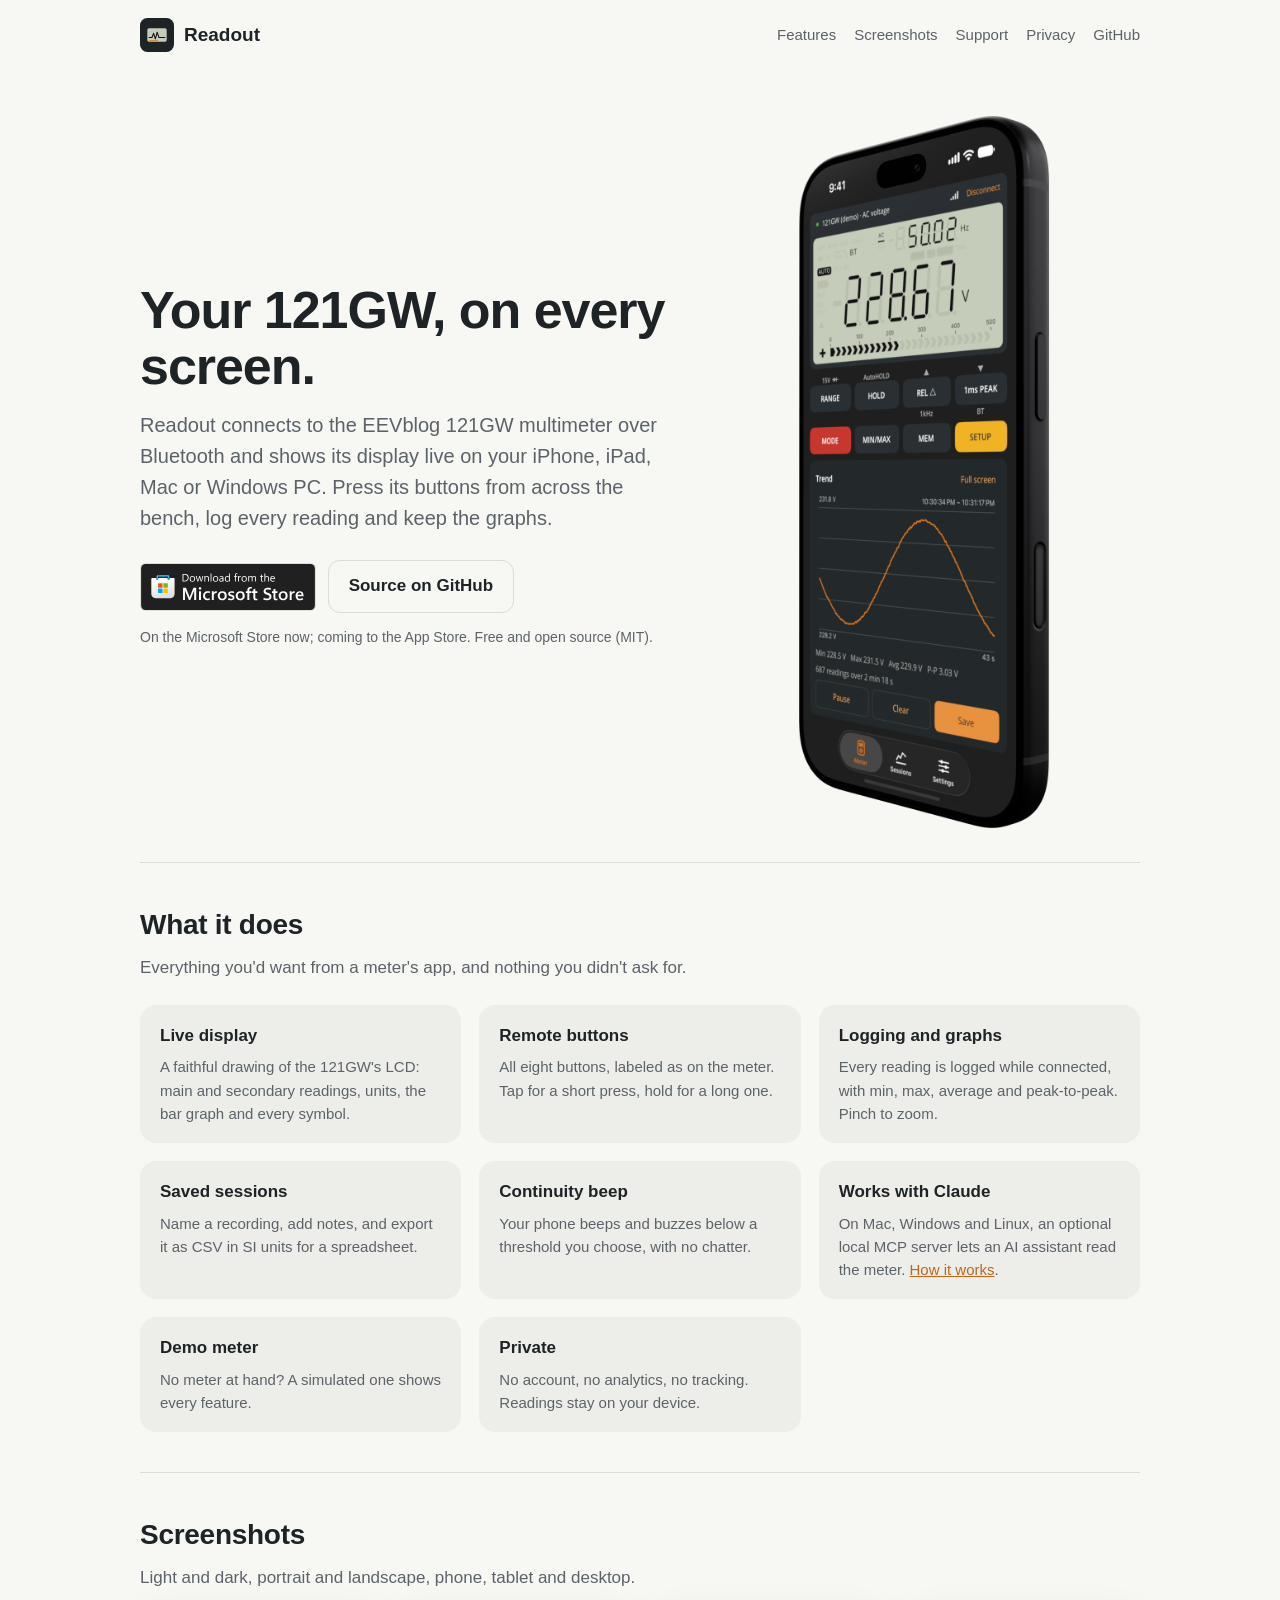
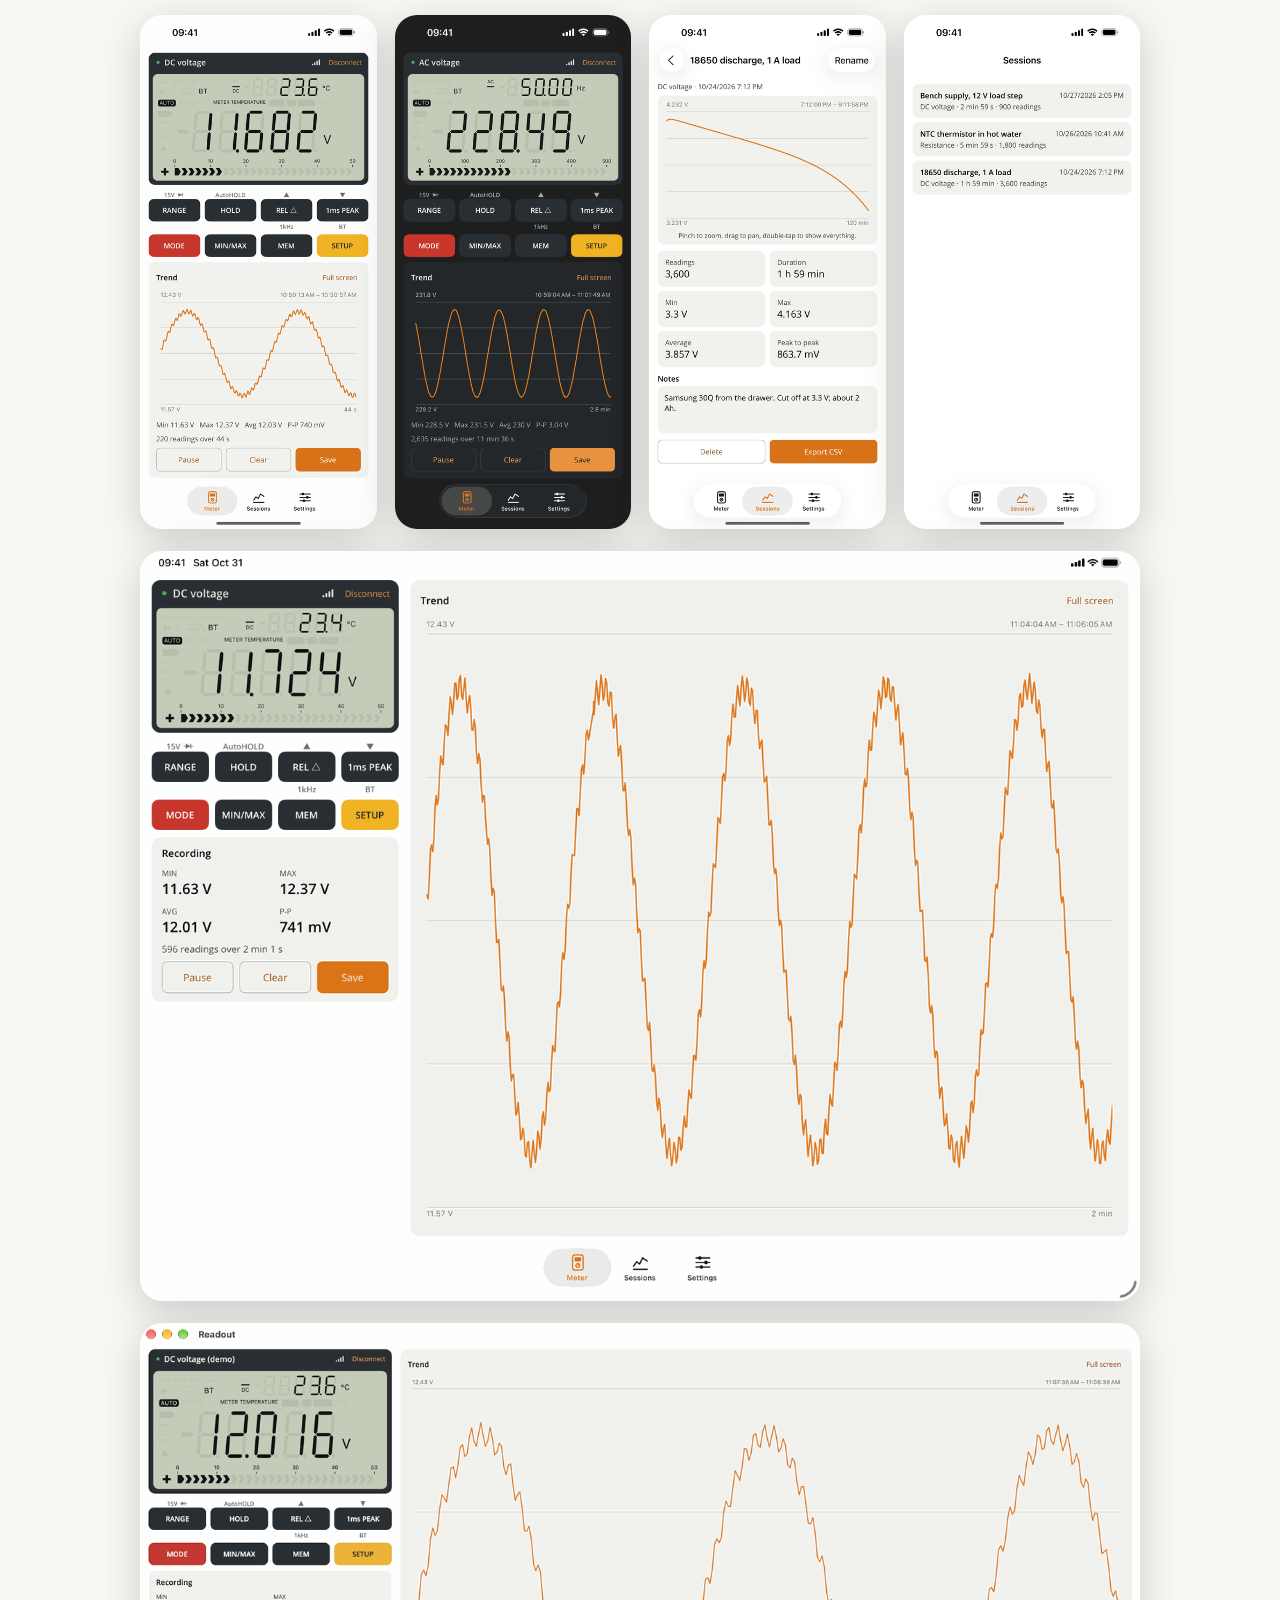
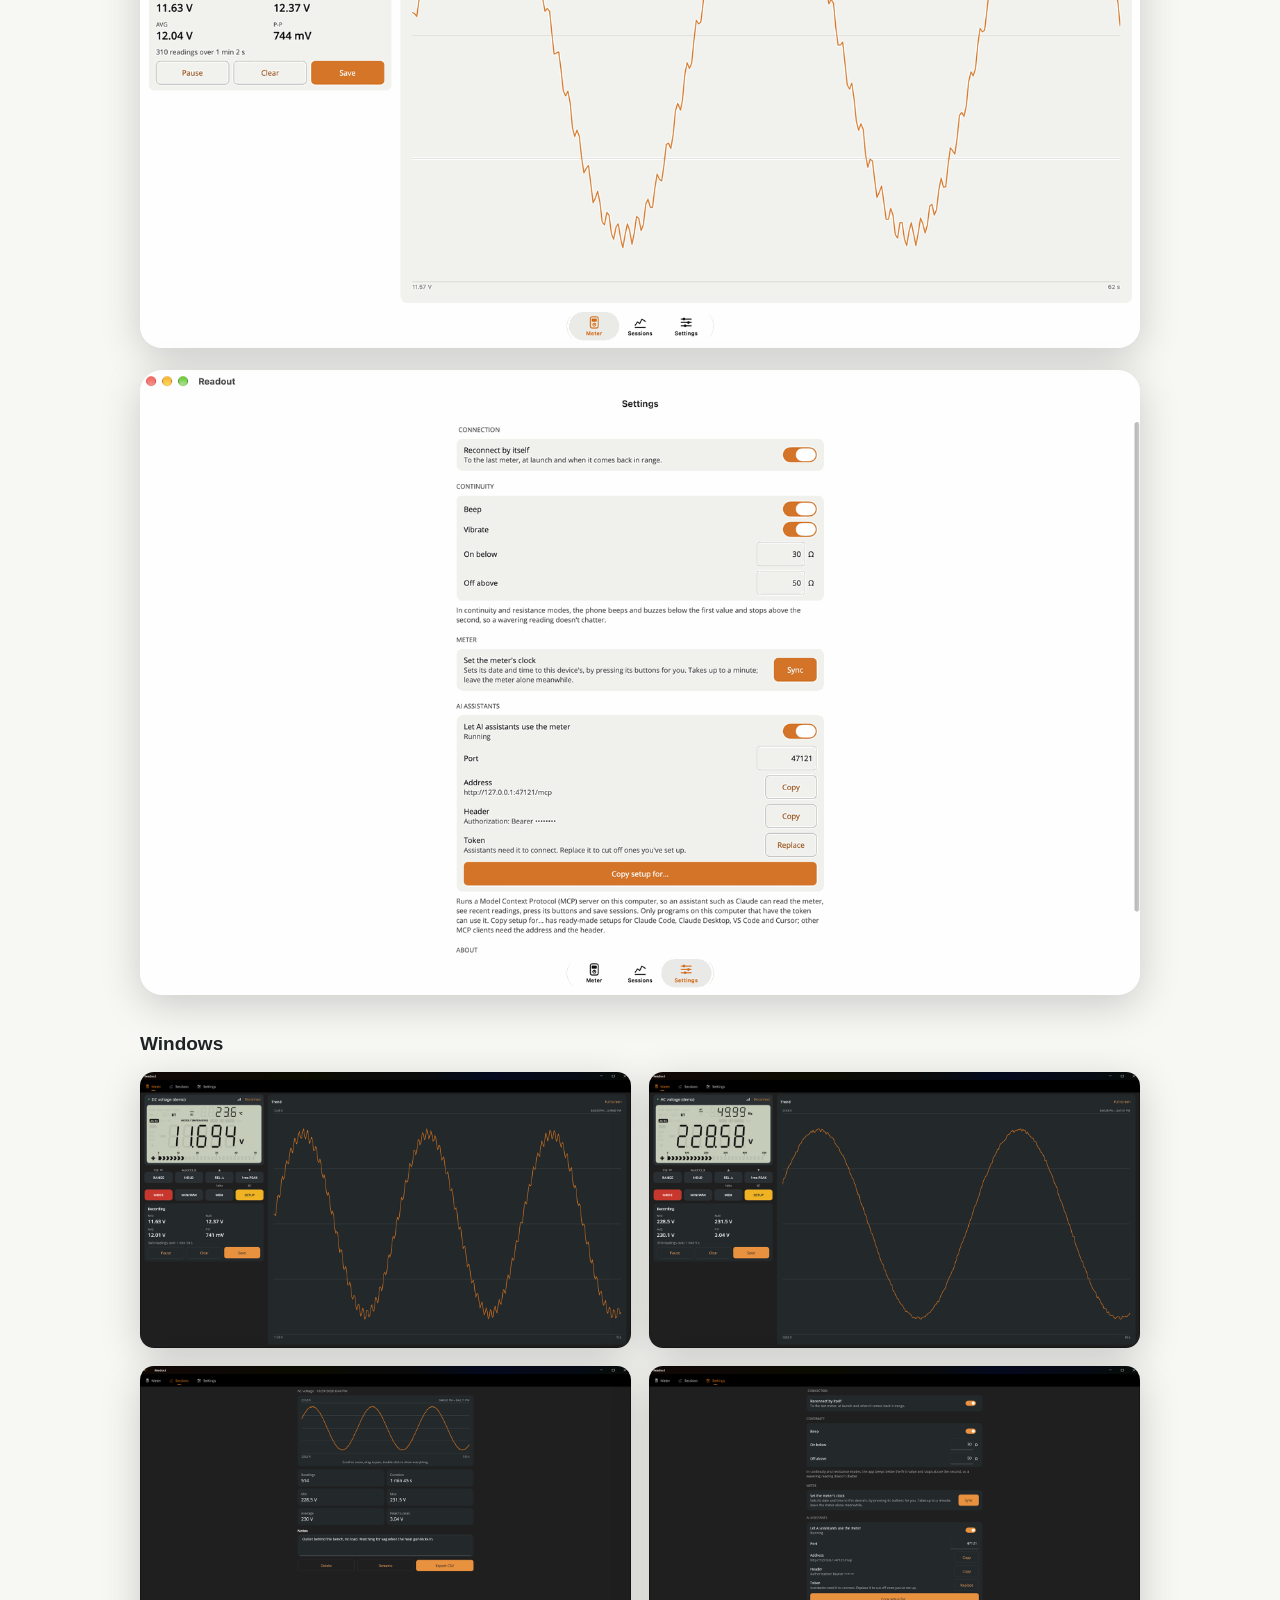
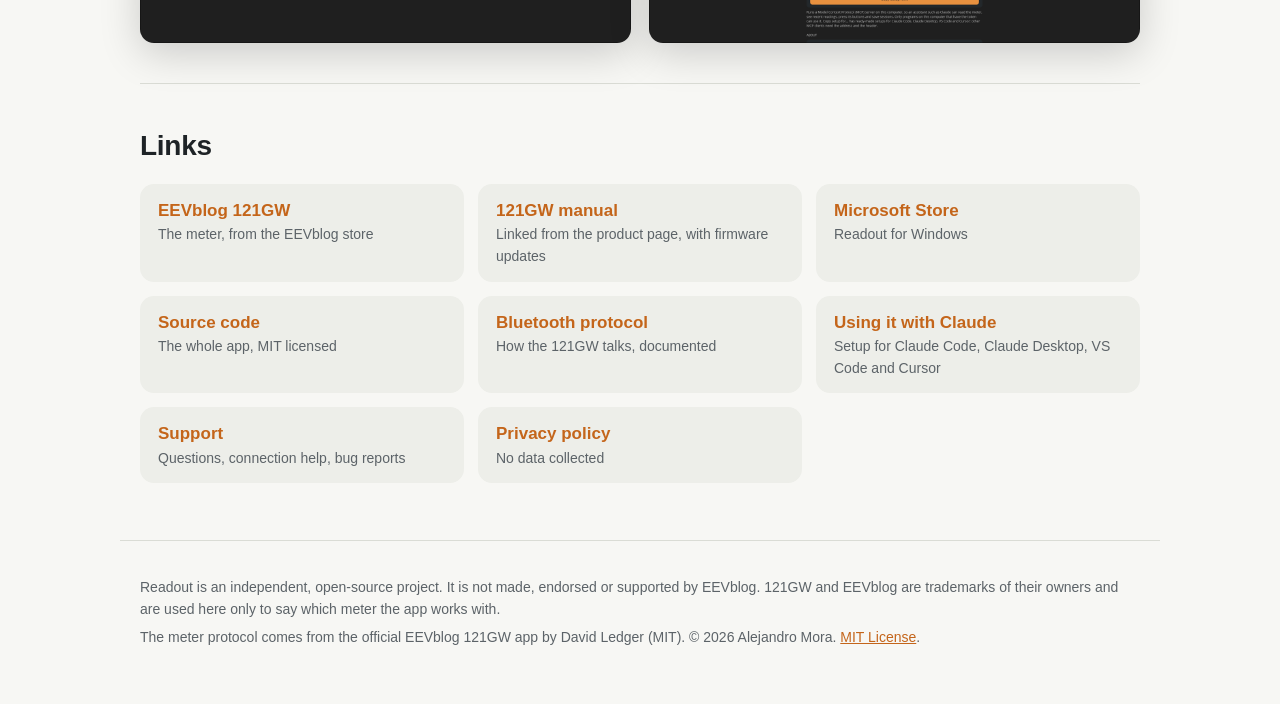
==== commit 822657fc: "Merge e582b77bc4ec905de94c5a9dcc0b6c3e472ff286 into 021277938826a18a988a90c9d39a26e0549e5327" ====
--- a/docs/index.html
+++ b/docs/index.html
@@ -9,7 +9,12 @@
   <link rel="stylesheet" href="style.css">
   <meta property="og:title" content="Readout">
   <meta property="og:description" content="A companion app for the EEVblog 121GW multimeter.">
-  <meta property="og:image" content="screenshots/ipad-landscape.png">
+  <meta property="og:url" content="https://amd989.github.io/readout/">
+  <meta property="og:image" content="https://amd989.github.io/readout/social/social-b-split.png">
+  <meta property="og:image:width" content="1280">
+  <meta property="og:image:height" content="640">
+  <meta property="og:image:alt" content="Readout: Every meter. Every screen. The app on an iPhone, showing a live AC voltage reading and its graph.">
+  <meta name="twitter:card" content="summary_large_image">
 </head>
 <body>
   <header>
@@ -56,7 +61,7 @@
         <div class="feature"><h3>Logging and graphs</h3><p>Every reading is logged while connected, with min, max, average and peak-to-peak. Pinch to zoom.</p></div>
         <div class="feature"><h3>Saved sessions</h3><p>Name a recording, add notes, and export it as CSV in SI units for a spreadsheet.</p></div>
         <div class="feature"><h3>Continuity beep</h3><p>Your phone beeps and buzzes below a threshold you choose, with no chatter.</p></div>
-        <div class="feature"><h3>Works with Claude</h3><p>On Mac and Windows, an optional local MCP server lets an AI assistant read the meter. <a href="https://github.com/amd989/readout/blob/main/docs/MCP.md">How it works</a>.</p></div>
+        <div class="feature"><h3>Works with Claude</h3><p>On Mac, Windows and Linux, an optional local MCP server lets an AI assistant read the meter. <a href="https://github.com/amd989/readout/blob/main/docs/MCP.md">How it works</a>.</p></div>
         <div class="feature"><h3>Demo meter</h3><p>No meter at hand? A simulated one shows every feature.</p></div>
         <div class="feature"><h3>Private</h3><p>No account, no analytics, no tracking. Readings stay on your device.</p></div>
       </div>
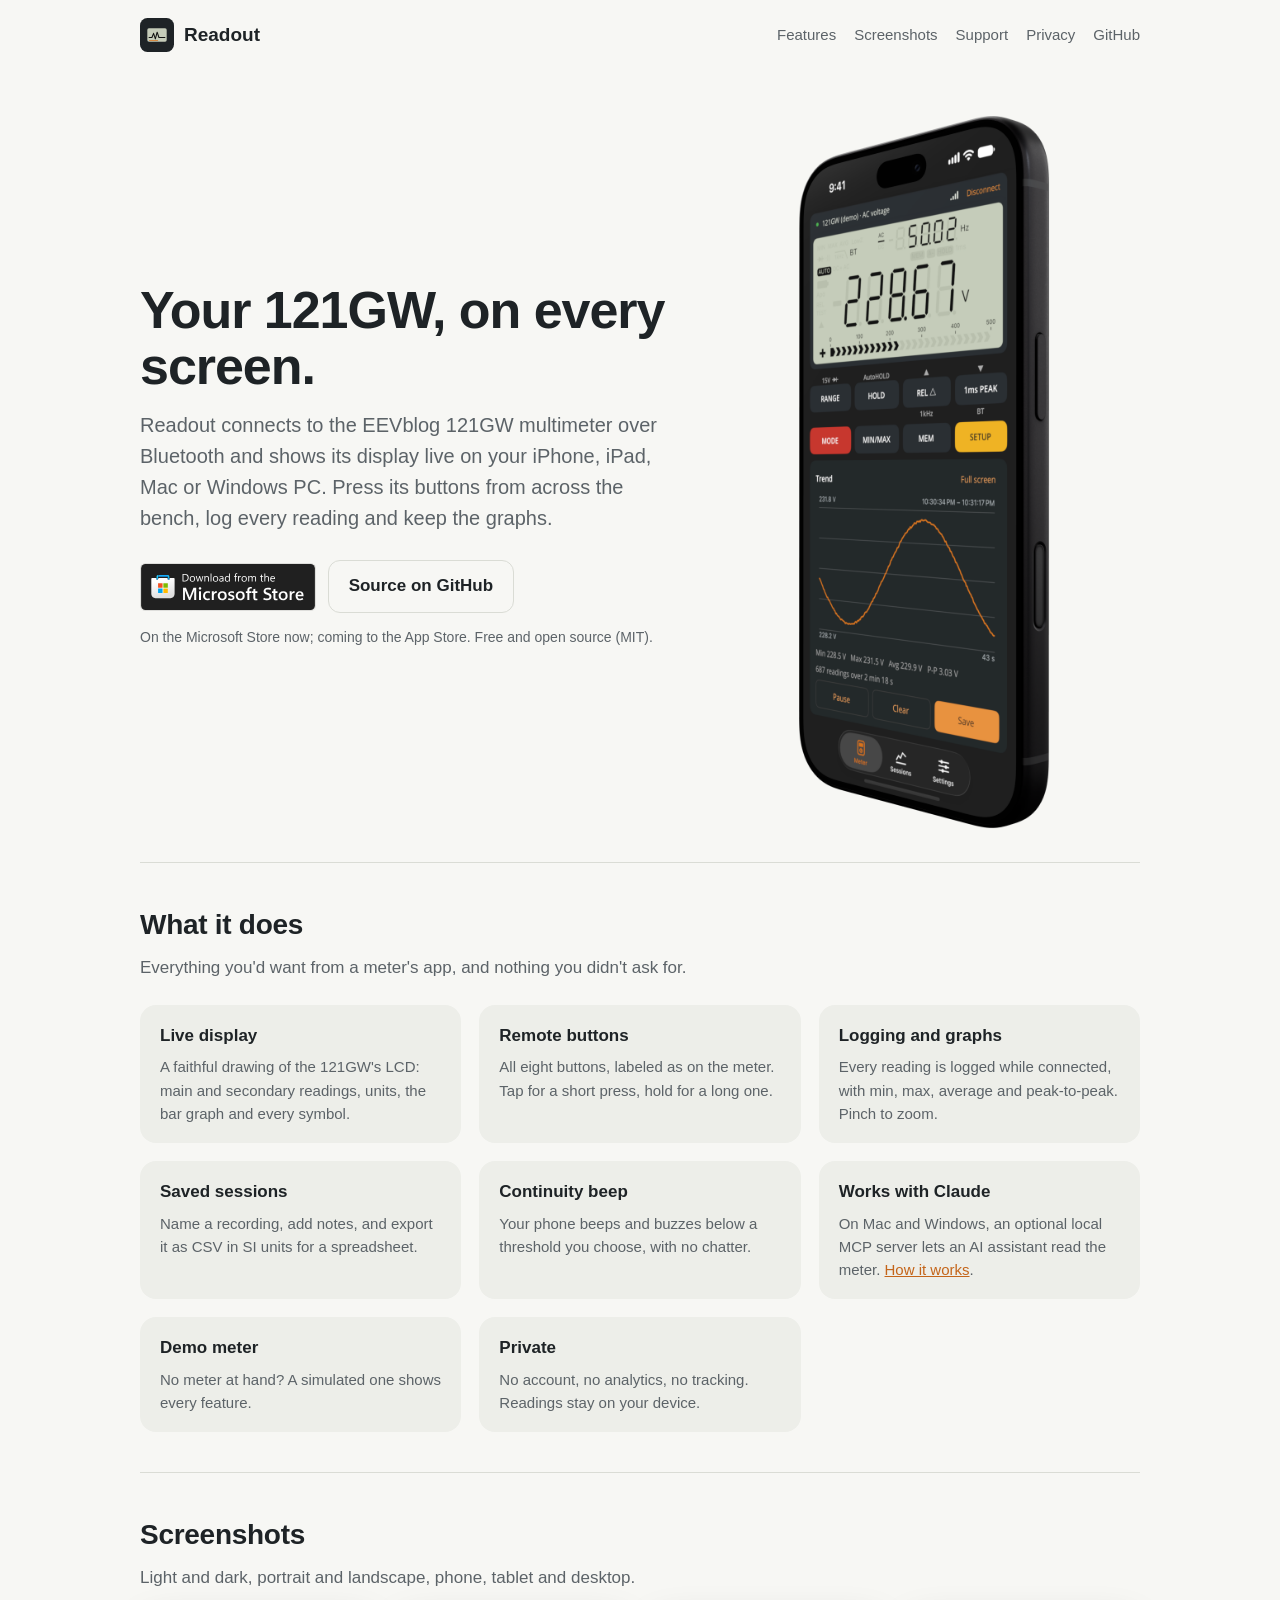
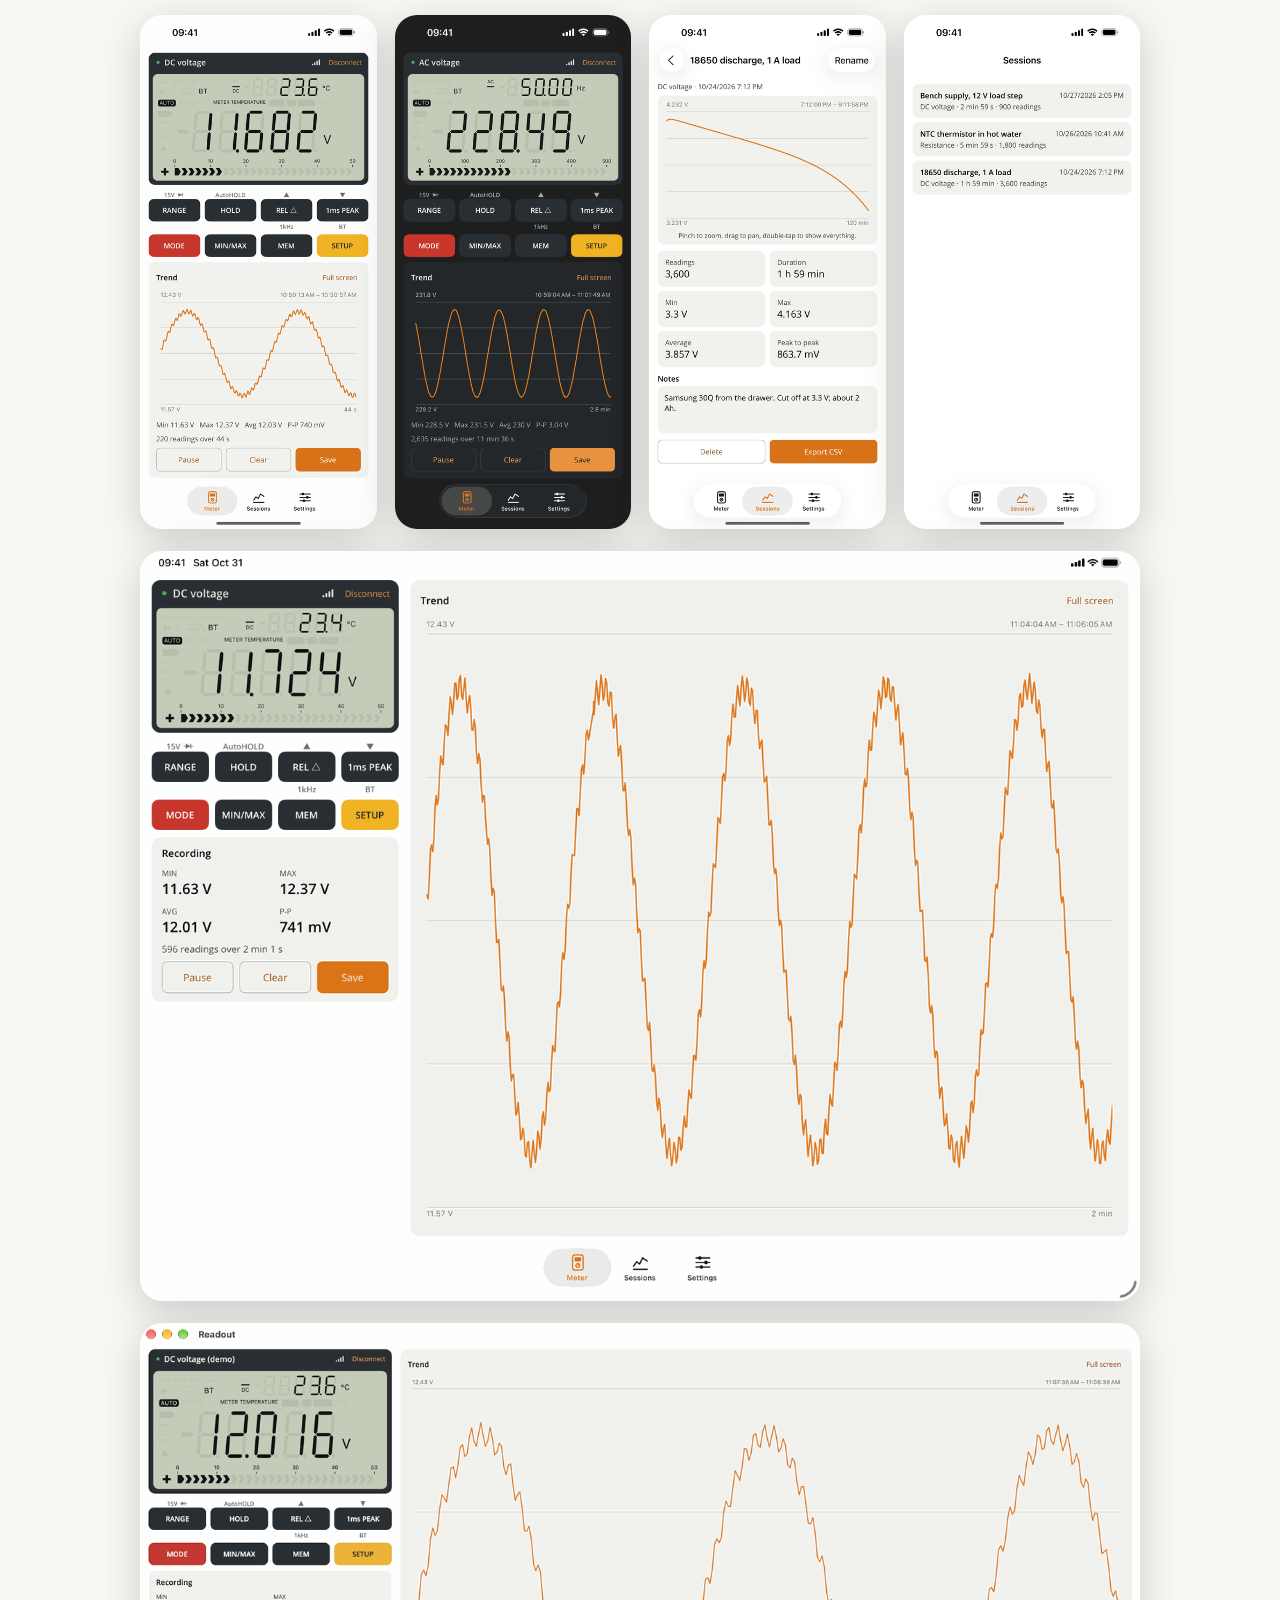
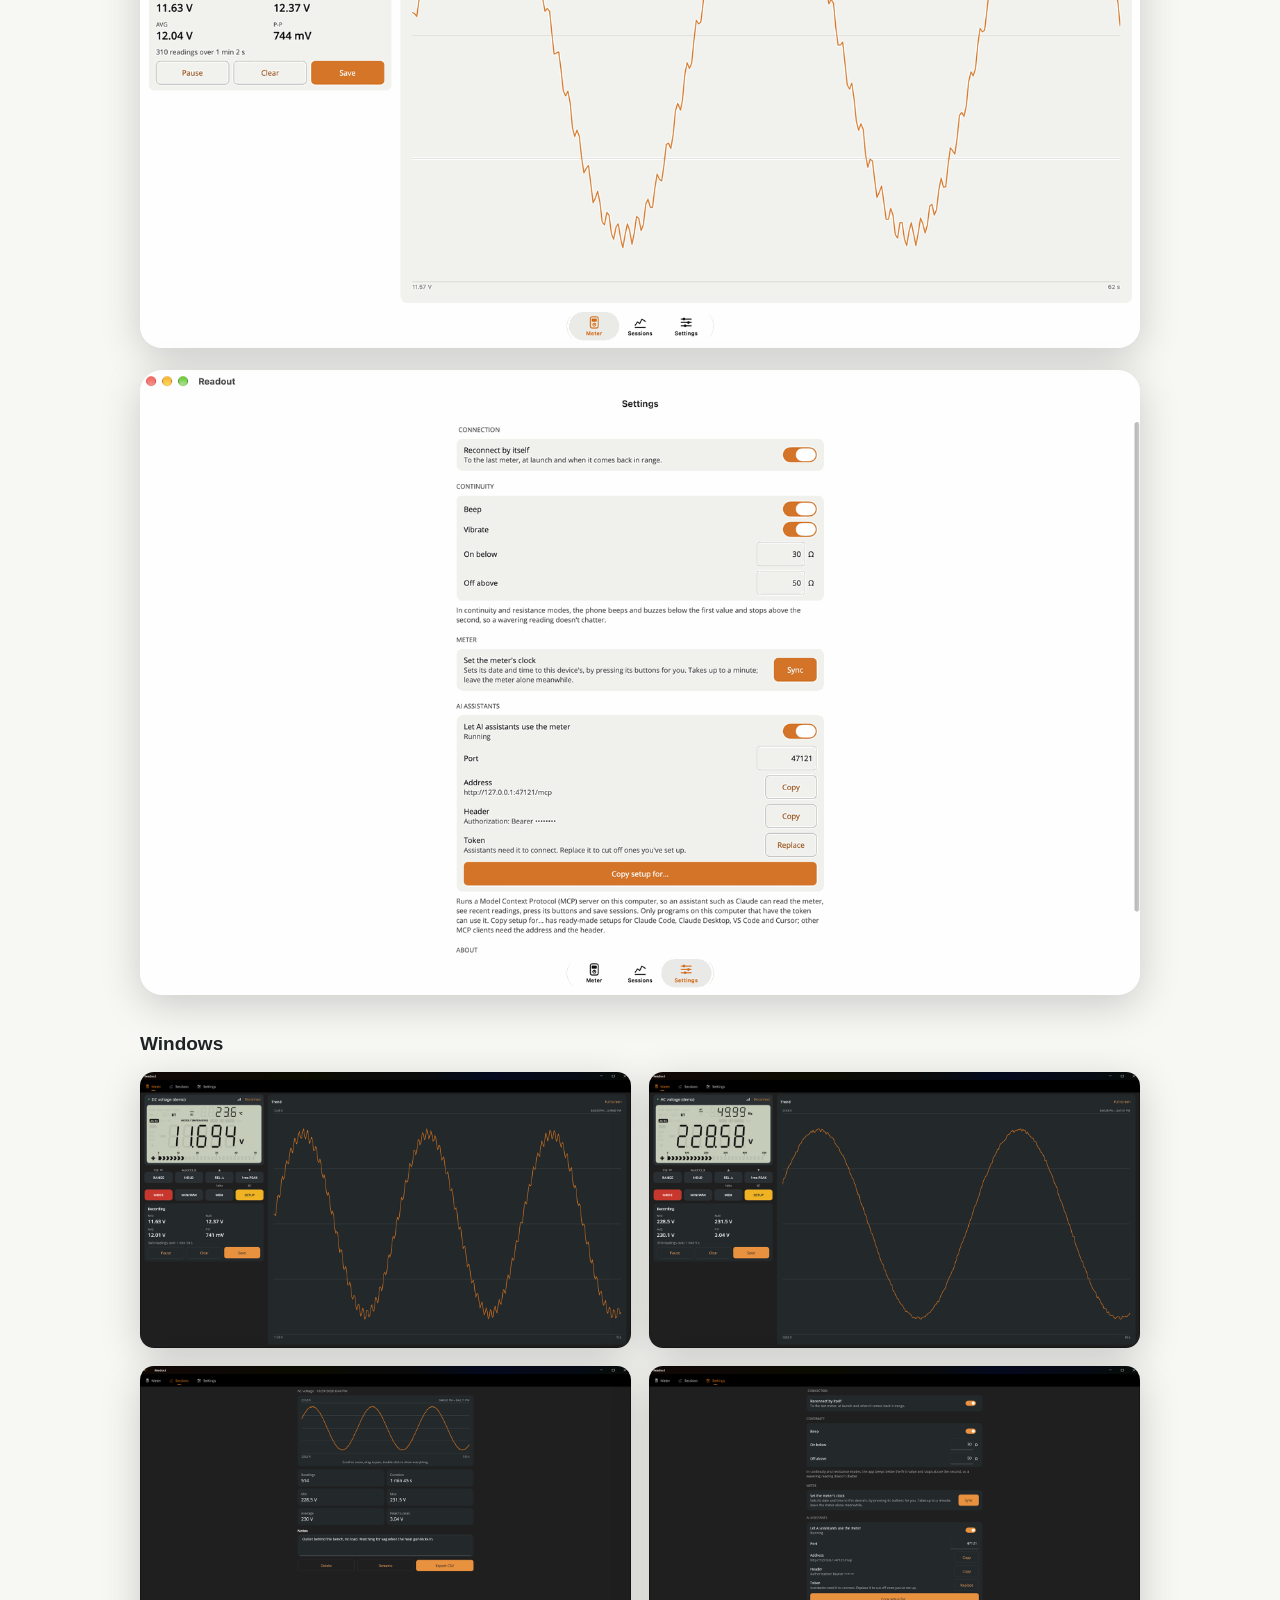
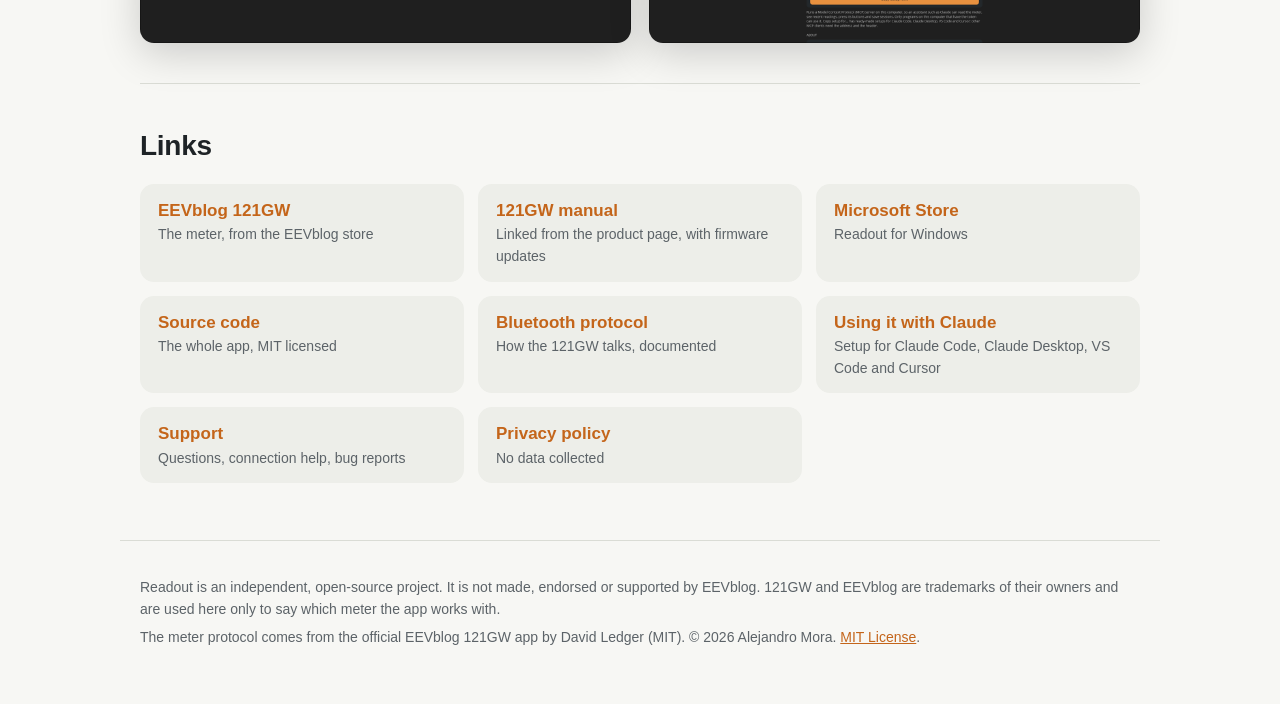
==== commit c22a4dd6: "Merge main into diy-meters MeterSession's blank-display change from main (range steps while autorang" ====
--- a/docs/index.html
+++ b/docs/index.html
@@ -61,7 +61,7 @@
         <div class="feature"><h3>Logging and graphs</h3><p>Every reading is logged while connected, with min, max, average and peak-to-peak. Pinch to zoom.</p></div>
         <div class="feature"><h3>Saved sessions</h3><p>Name a recording, add notes, and export it as CSV in SI units for a spreadsheet.</p></div>
         <div class="feature"><h3>Continuity beep</h3><p>Your phone beeps and buzzes below a threshold you choose, with no chatter.</p></div>
-        <div class="feature"><h3>Works with Claude</h3><p>On Mac, Windows and Linux, an optional local MCP server lets an AI assistant read the meter. <a href="https://github.com/amd989/readout/blob/main/docs/MCP.md">How it works</a>.</p></div>
+        <div class="feature"><h3>Works with Claude</h3><p>On Mac and Windows, an optional local MCP server lets an AI assistant read the meter. <a href="https://github.com/amd989/readout/blob/main/docs/MCP.md">How it works</a>.</p></div>
         <div class="feature"><h3>Demo meter</h3><p>No meter at hand? A simulated one shows every feature.</p></div>
         <div class="feature"><h3>Private</h3><p>No account, no analytics, no tracking. Readings stay on your device.</p></div>
       </div>
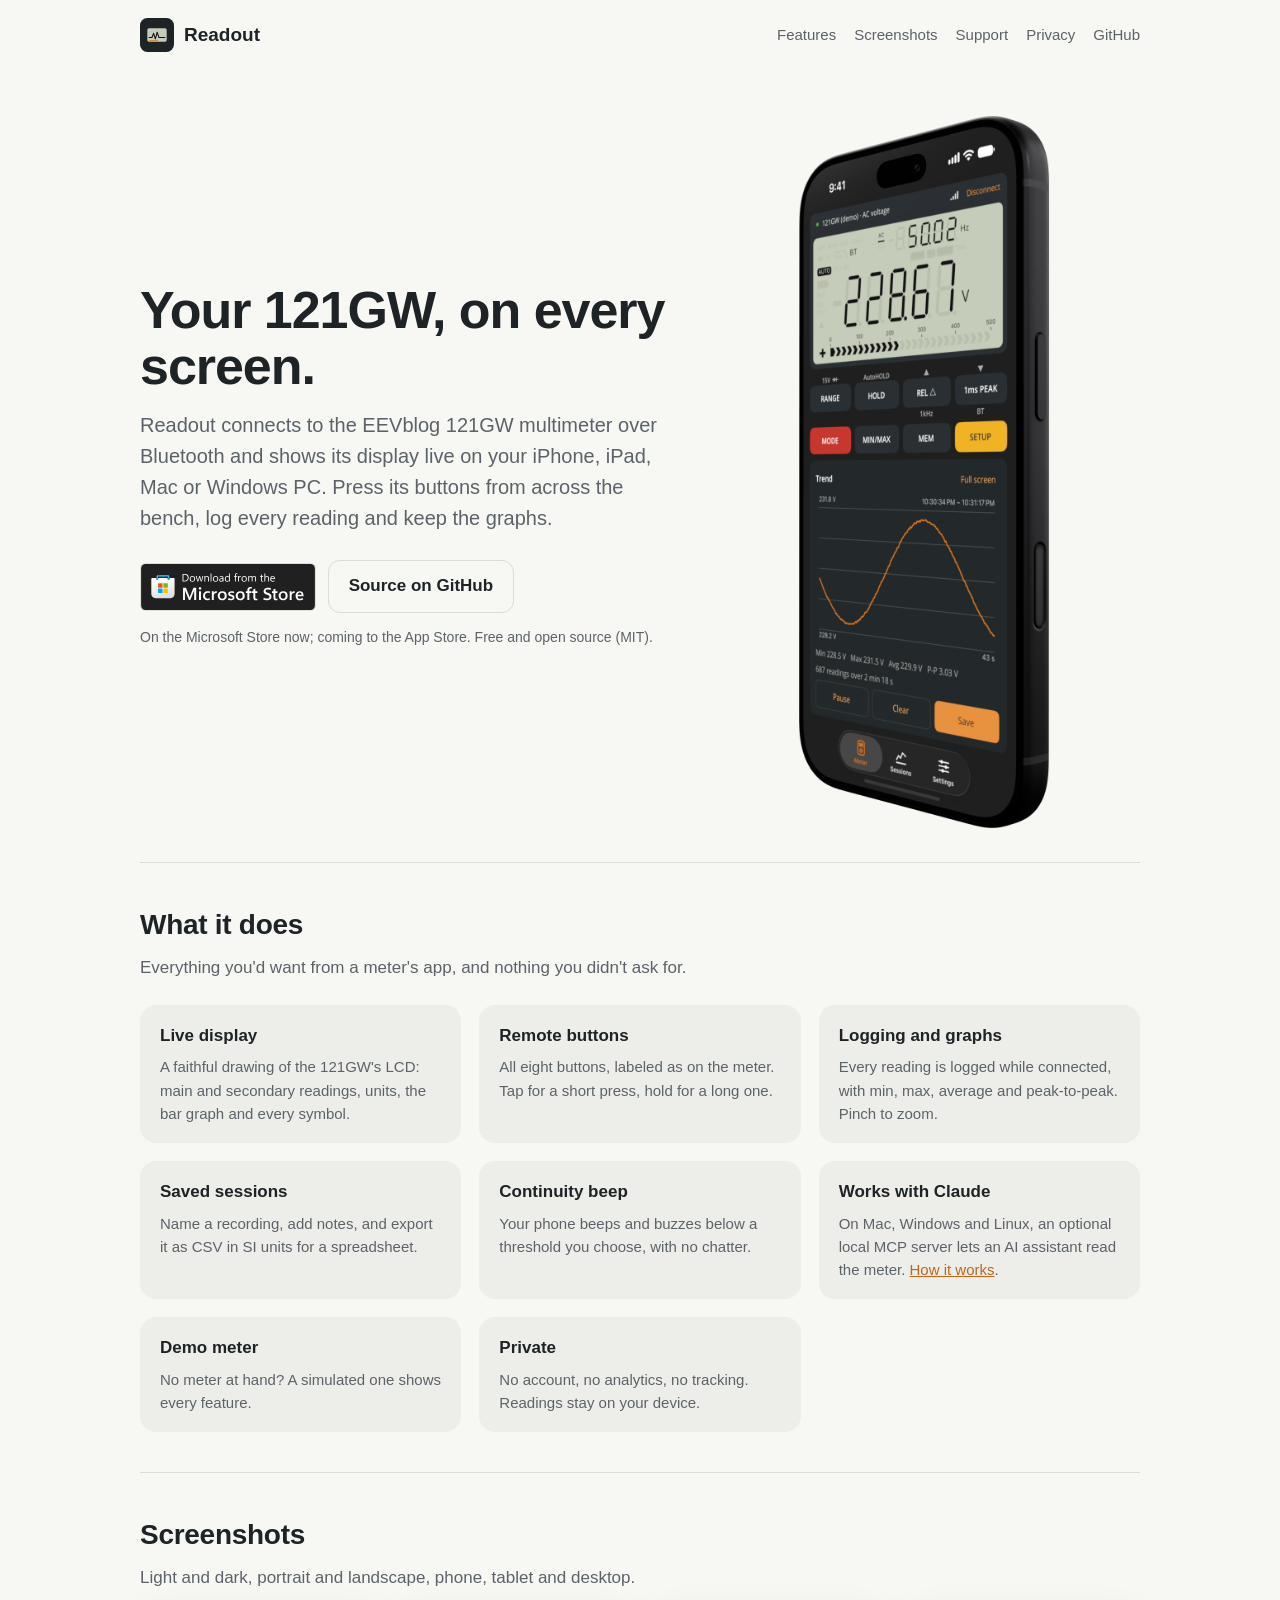
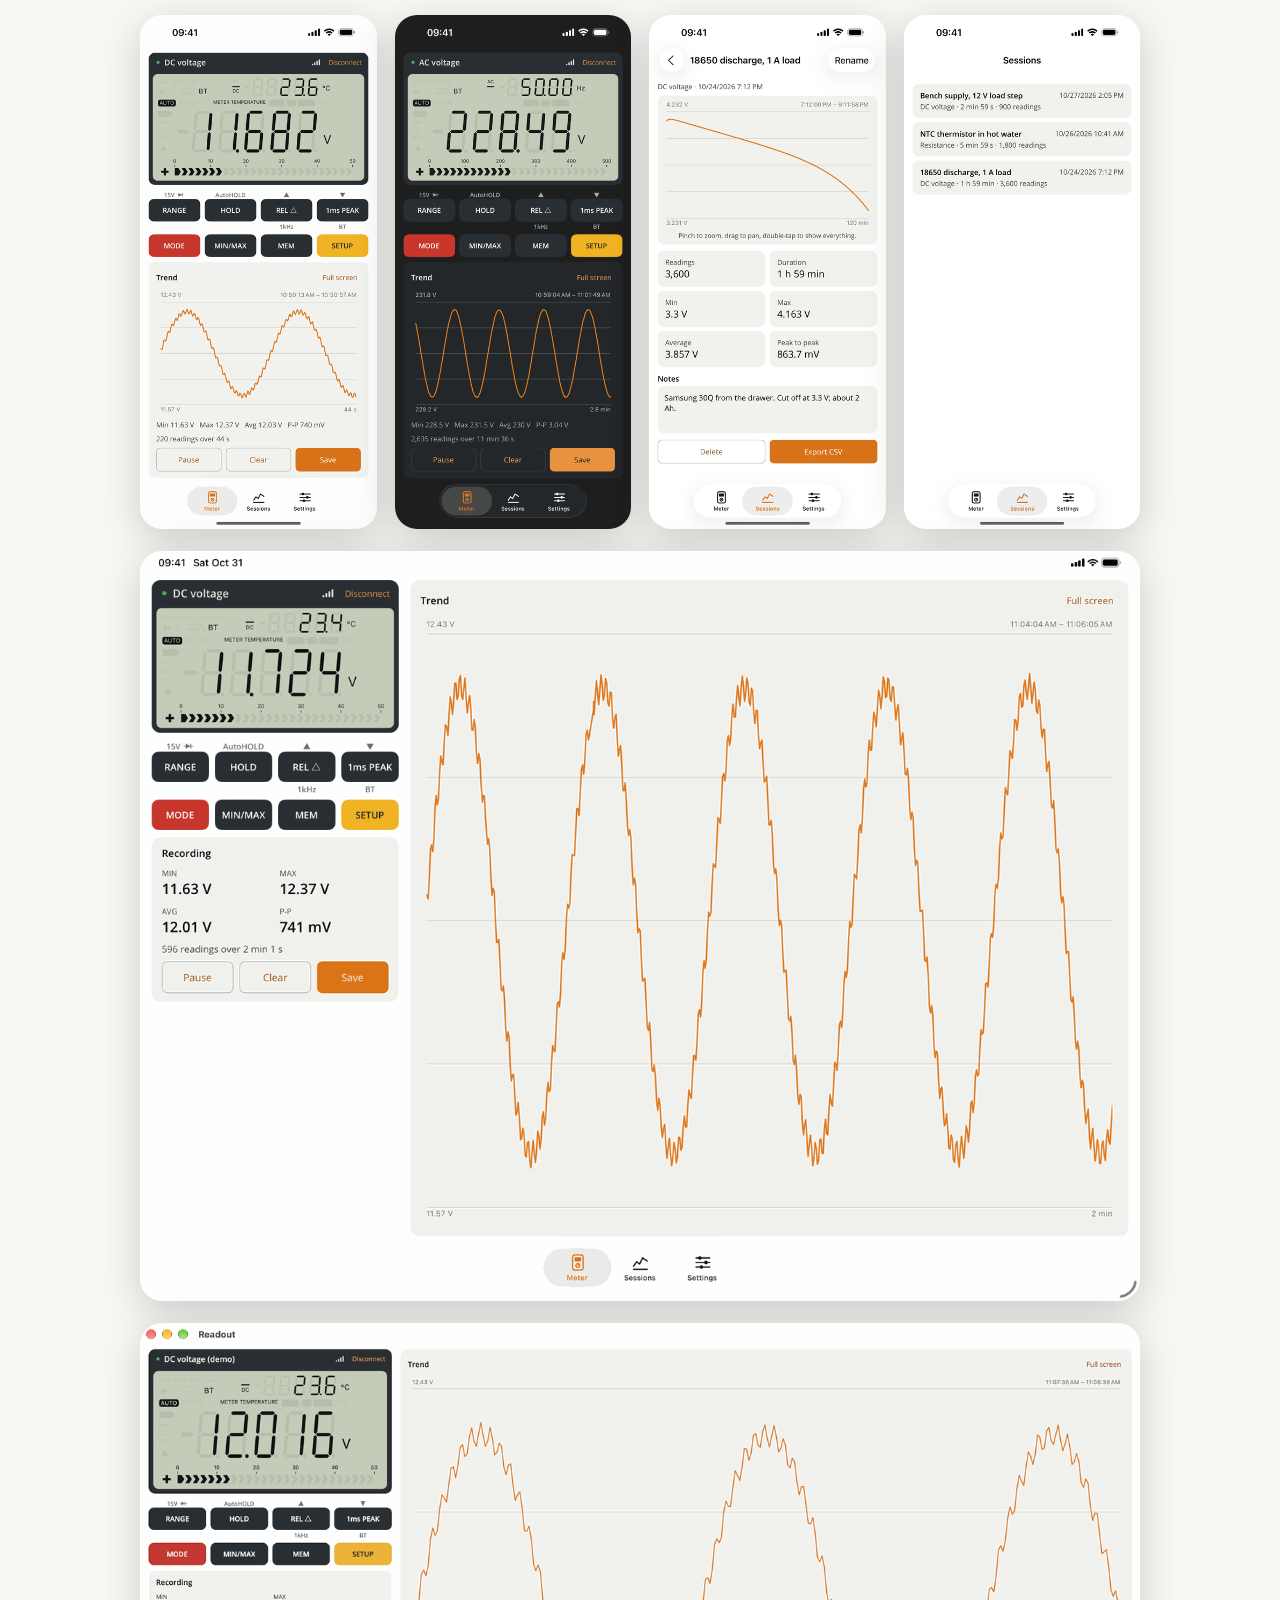
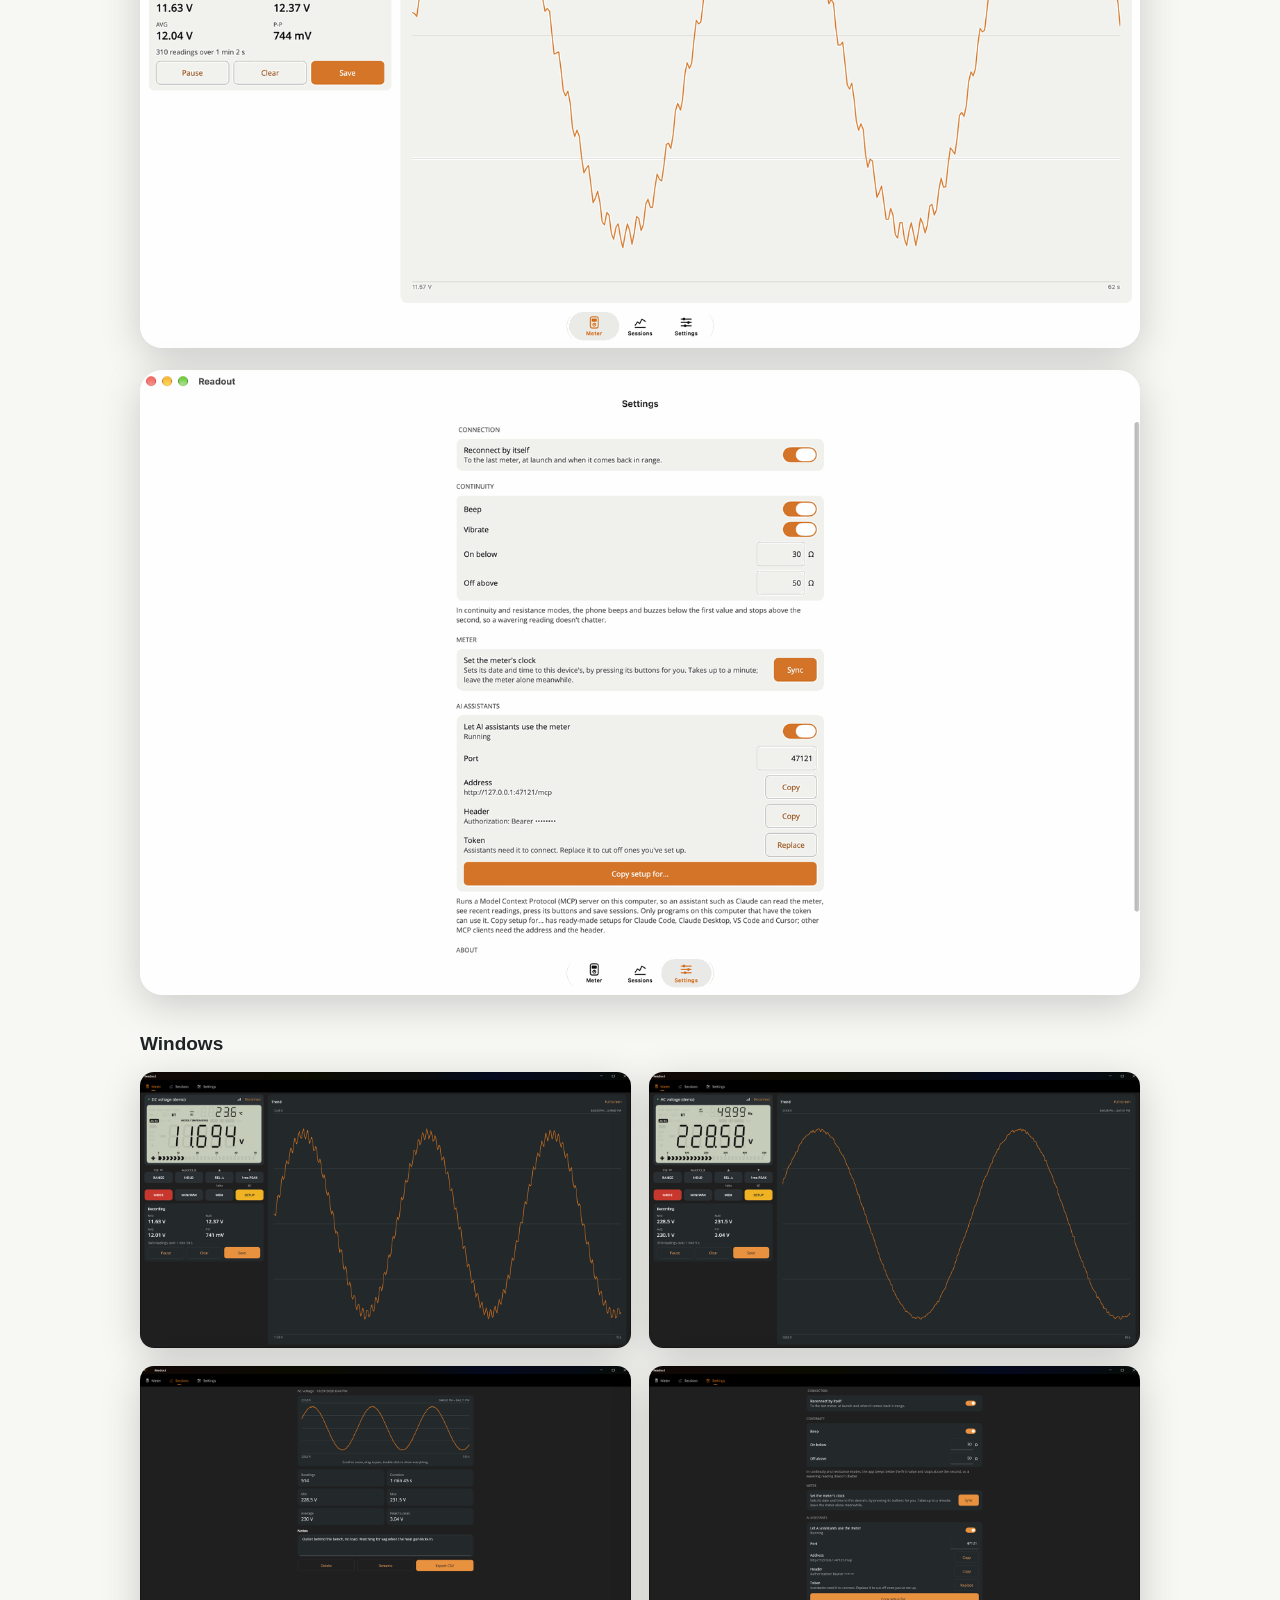
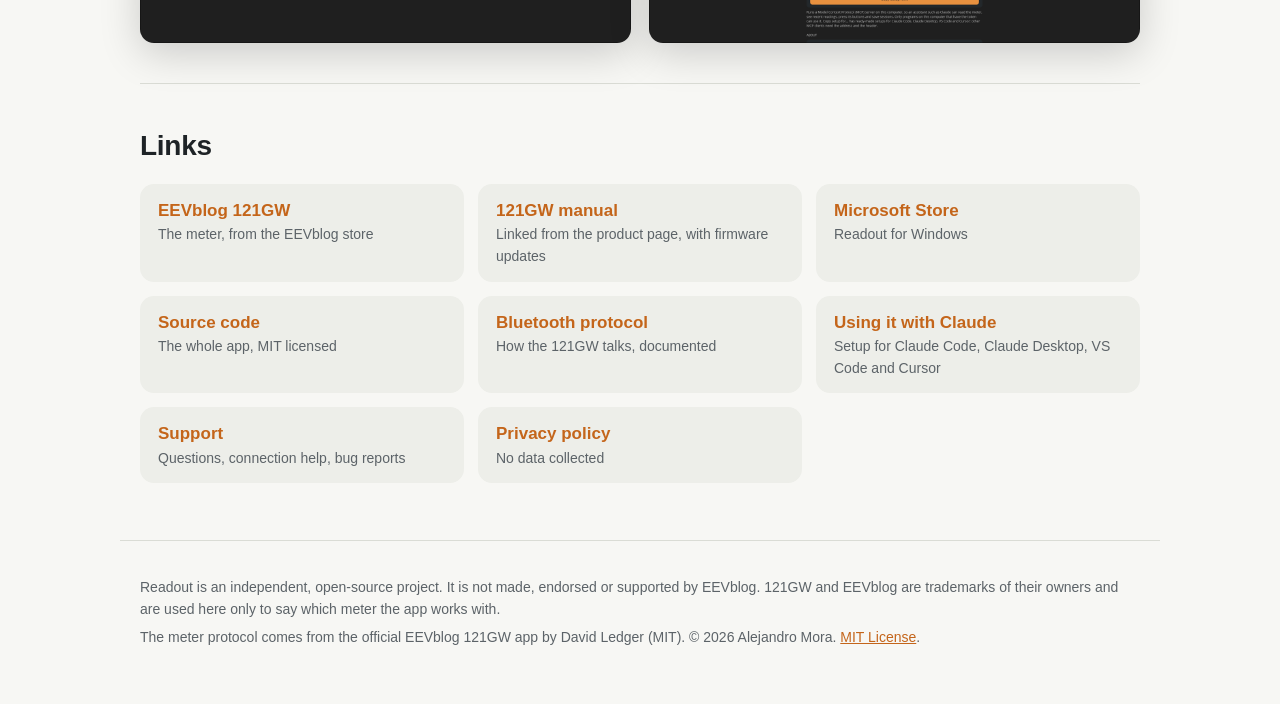
==== commit f1e64bd0: "Linux build: MAUI on GTK4, with BlueZ for the meter (#1) * feat(linux): run Readout on Linux, MAUI o" ====
--- a/docs/index.html
+++ b/docs/index.html
@@ -61,7 +61,7 @@
         <div class="feature"><h3>Logging and graphs</h3><p>Every reading is logged while connected, with min, max, average and peak-to-peak. Pinch to zoom.</p></div>
         <div class="feature"><h3>Saved sessions</h3><p>Name a recording, add notes, and export it as CSV in SI units for a spreadsheet.</p></div>
         <div class="feature"><h3>Continuity beep</h3><p>Your phone beeps and buzzes below a threshold you choose, with no chatter.</p></div>
-        <div class="feature"><h3>Works with Claude</h3><p>On Mac and Windows, an optional local MCP server lets an AI assistant read the meter. <a href="https://github.com/amd989/readout/blob/main/docs/MCP.md">How it works</a>.</p></div>
+        <div class="feature"><h3>Works with Claude</h3><p>On Mac, Windows and Linux, an optional local MCP server lets an AI assistant read the meter. <a href="https://github.com/amd989/readout/blob/main/docs/MCP.md">How it works</a>.</p></div>
         <div class="feature"><h3>Demo meter</h3><p>No meter at hand? A simulated one shows every feature.</p></div>
         <div class="feature"><h3>Private</h3><p>No account, no analytics, no tracking. Readings stay on your device.</p></div>
       </div>
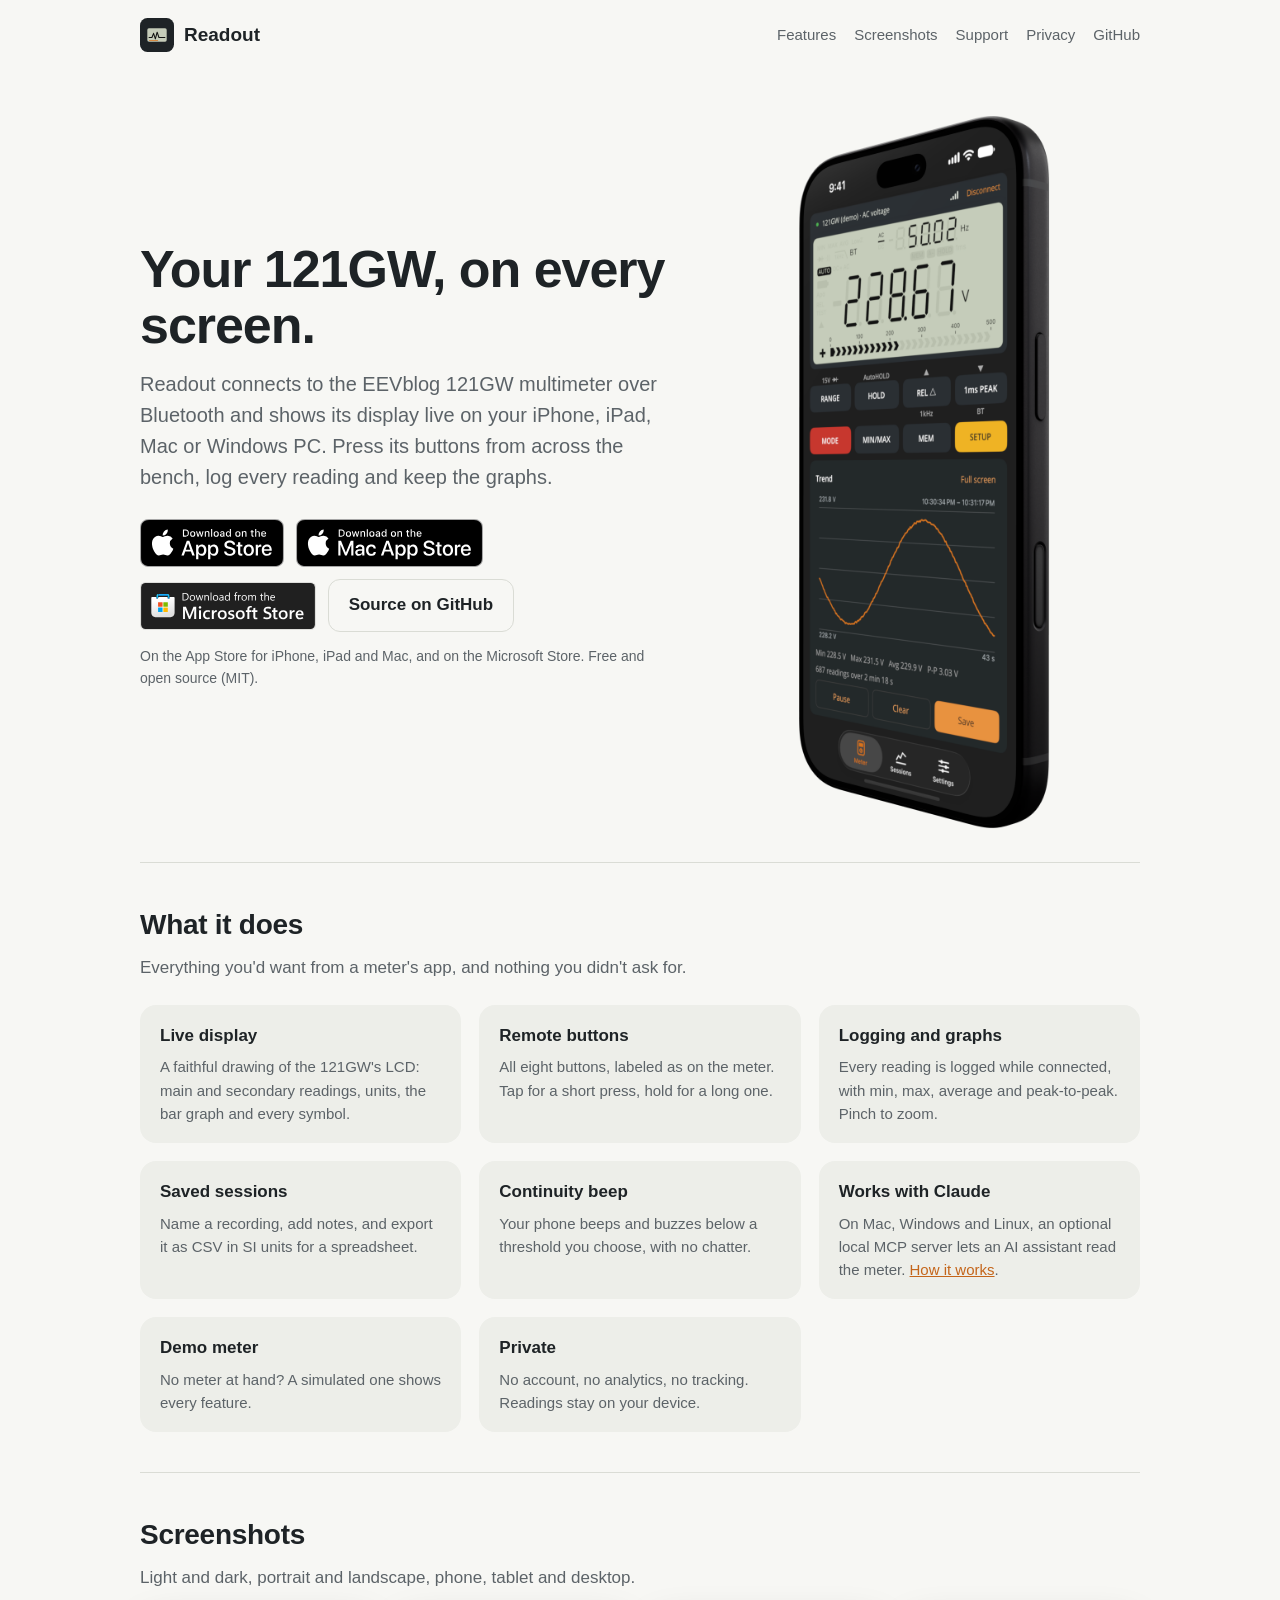
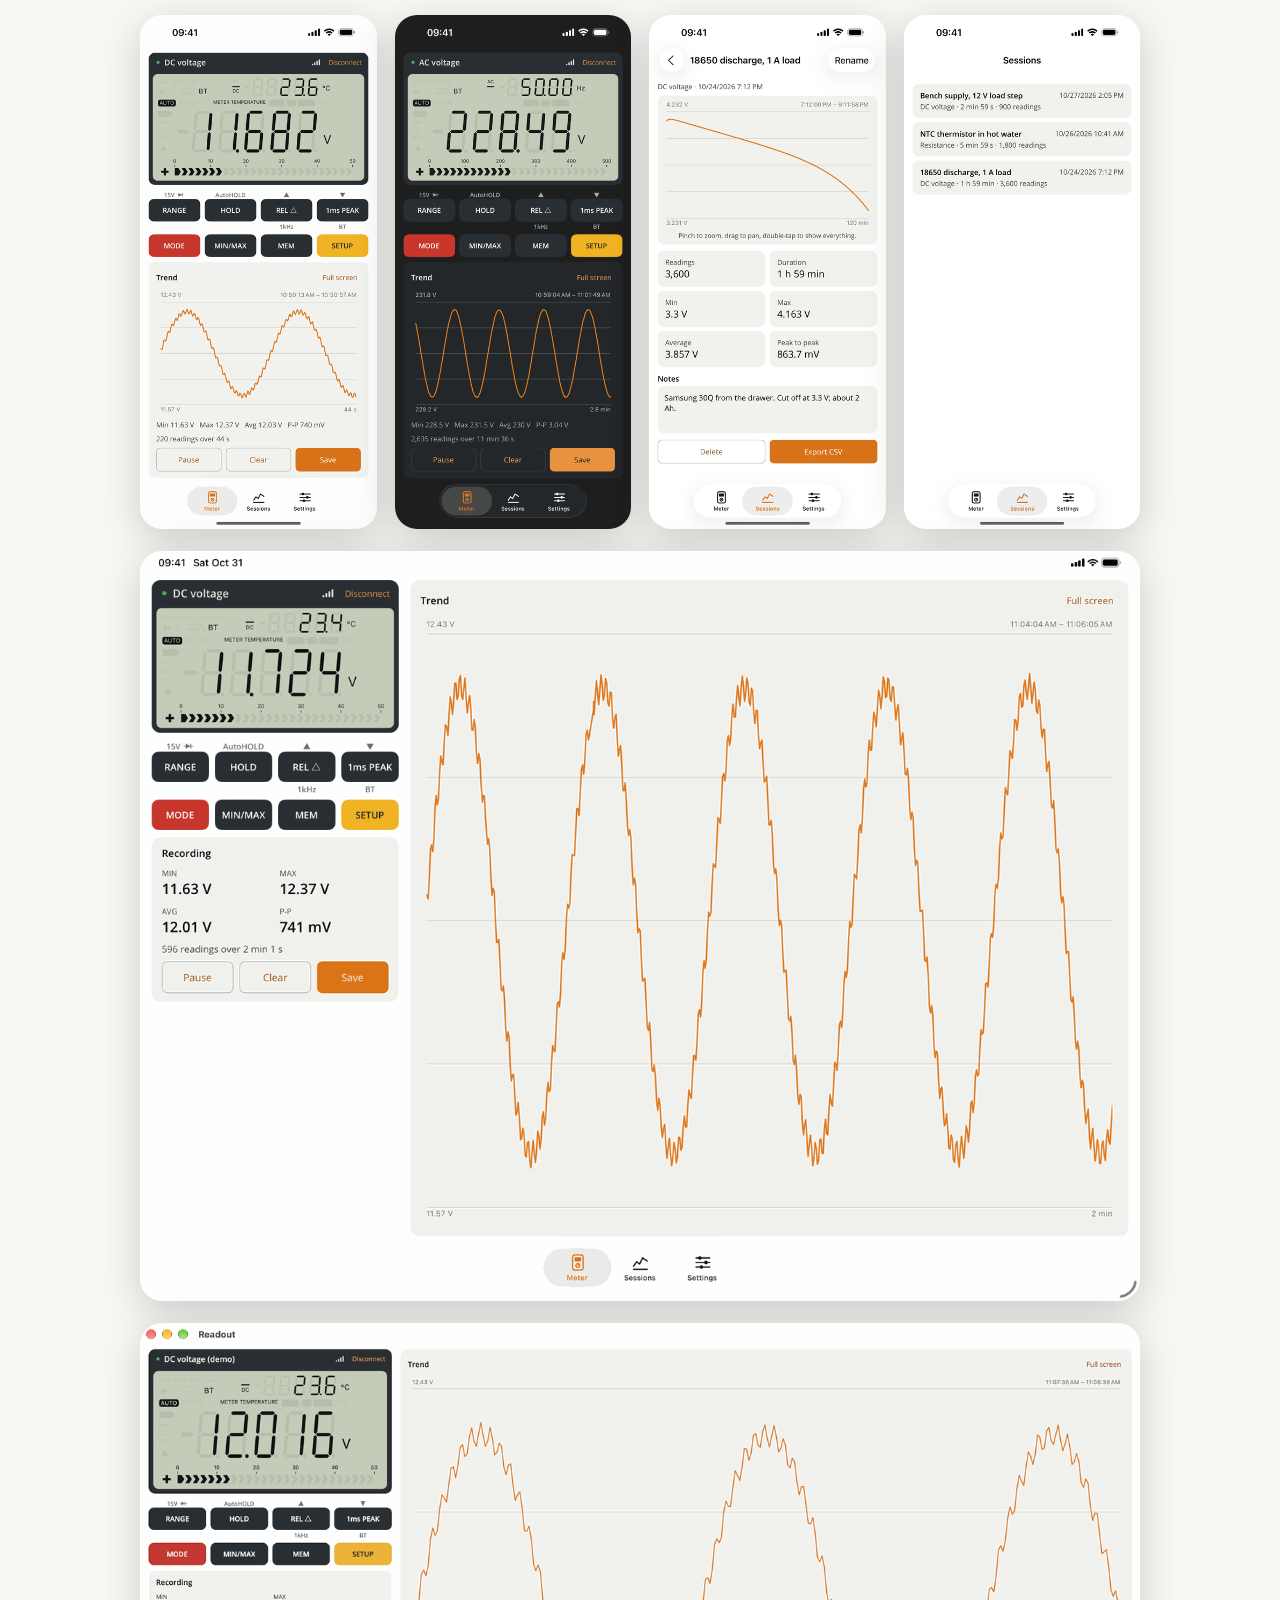
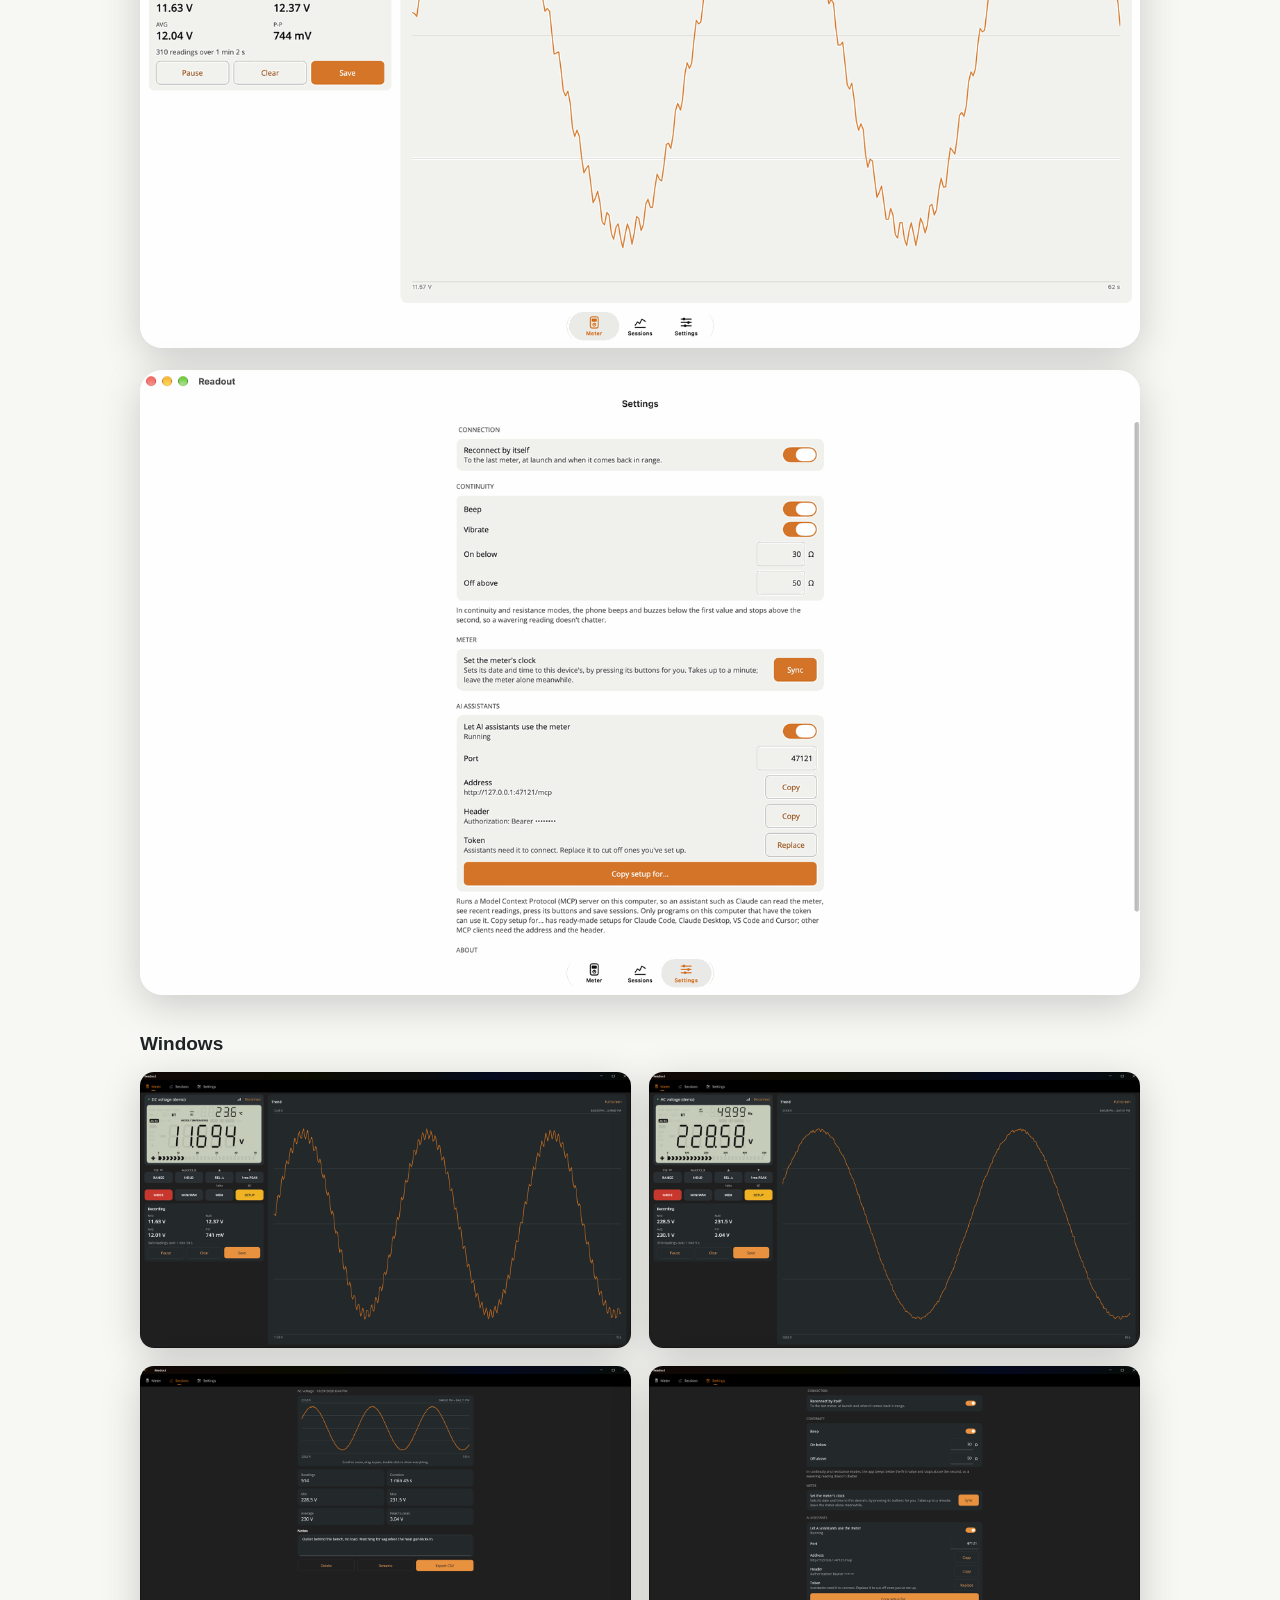
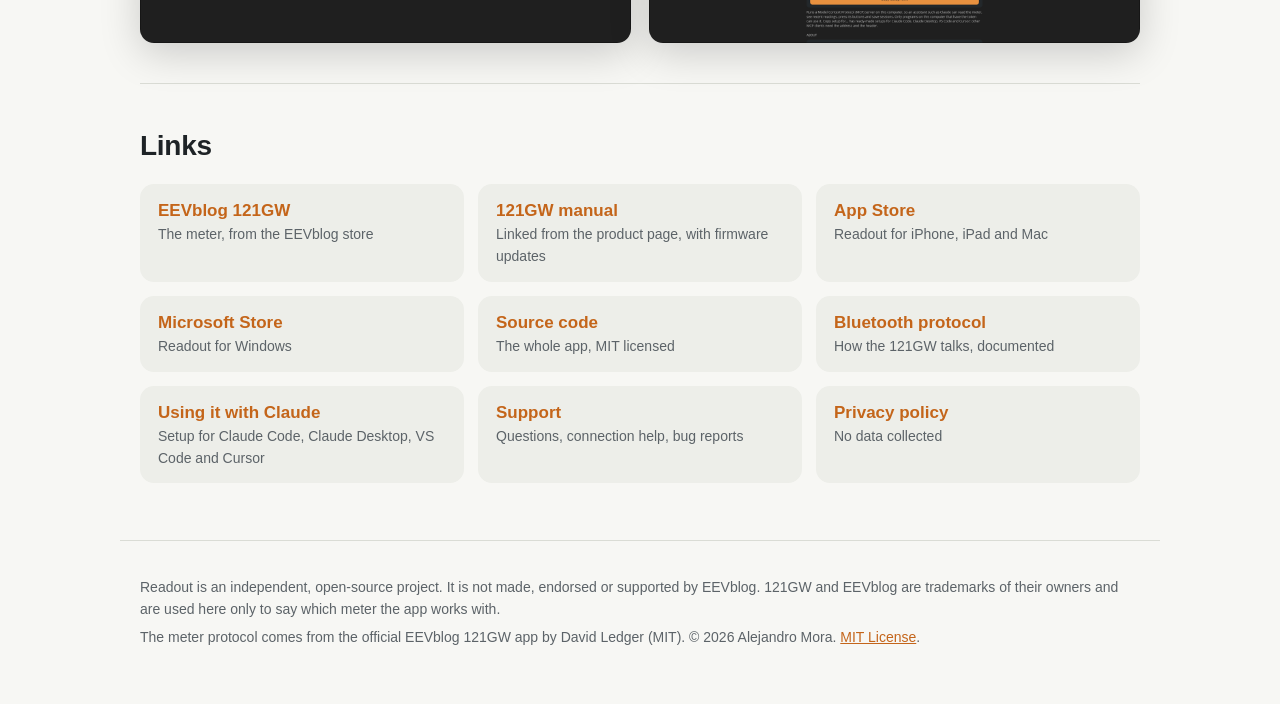
==== commit 31cbc671: "docs: App Store and Mac App Store badges Readout is on the App Store for iPhone, iPad and Mac. Apple" ====
--- a/docs/index.html
+++ b/docs/index.html
@@ -38,6 +38,18 @@
           display live on your iPhone, iPad, Mac or Windows PC. Press its buttons from across the bench, log every
           reading and keep the graphs.</p>
         <div class="cta">
+          <a class="store-badge" href="https://apps.apple.com/app/id6827965871">
+            <picture>
+              <source media="(prefers-color-scheme: dark)" srcset="app-store-badge-light.svg">
+              <img src="app-store-badge-dark.svg" width="132" height="44" alt="Download on the App Store">
+            </picture>
+          </a>
+          <a class="store-badge" href="https://apps.apple.com/app/id6827965871?platform=mac">
+            <picture>
+              <source media="(prefers-color-scheme: dark)" srcset="mac-app-store-badge-light.svg">
+              <img src="mac-app-store-badge-dark.svg" width="172" height="44" alt="Download on the Mac App Store">
+            </picture>
+          </a>
           <a class="store-badge" href="https://apps.microsoft.com/detail/9P80492G34GN">
             <picture>
               <source media="(prefers-color-scheme: dark)" srcset="ms-store-badge-light.svg">
@@ -46,7 +58,7 @@
           </a>
           <a class="button secondary" href="https://github.com/amd989/readout">Source on GitHub</a>
         </div>
-        <p class="note">On the Microsoft Store now; coming to the App Store. Free and open source (MIT).</p>
+        <p class="note">On the App Store for iPhone, iPad and Mac, and on the Microsoft Store. Free and open source (MIT).</p>
       </div>
       <img class="mockup phone" src="screenshots/iphone-mockup.png" width="654" height="1774"
            alt="Readout on an iPhone: the 121GW's LCD reading 228.67 V AC at 50.02 Hz, the meter's buttons, and a live graph of the readings">
@@ -95,6 +107,7 @@
       <ul class="links-list">
         <li><a href="https://www.eevblog.com/product/121gw/">EEVblog 121GW</a><span>The meter, from the EEVblog store</span></li>
         <li><a href="https://www.eevblog.com/product/121gw/">121GW manual</a><span>Linked from the product page, with firmware updates</span></li>
+        <li><a href="https://apps.apple.com/app/id6827965871">App Store</a><span>Readout for iPhone, iPad and Mac</span></li>
         <li><a href="https://apps.microsoft.com/detail/9P80492G34GN">Microsoft Store</a><span>Readout for Windows</span></li>
         <li><a href="https://github.com/amd989/readout">Source code</a><span>The whole app, MIT licensed</span></li>
         <li><a href="https://github.com/amd989/readout/blob/main/docs/PROTOCOL.md">Bluetooth protocol</a><span>How the 121GW talks, documented</span></li>
